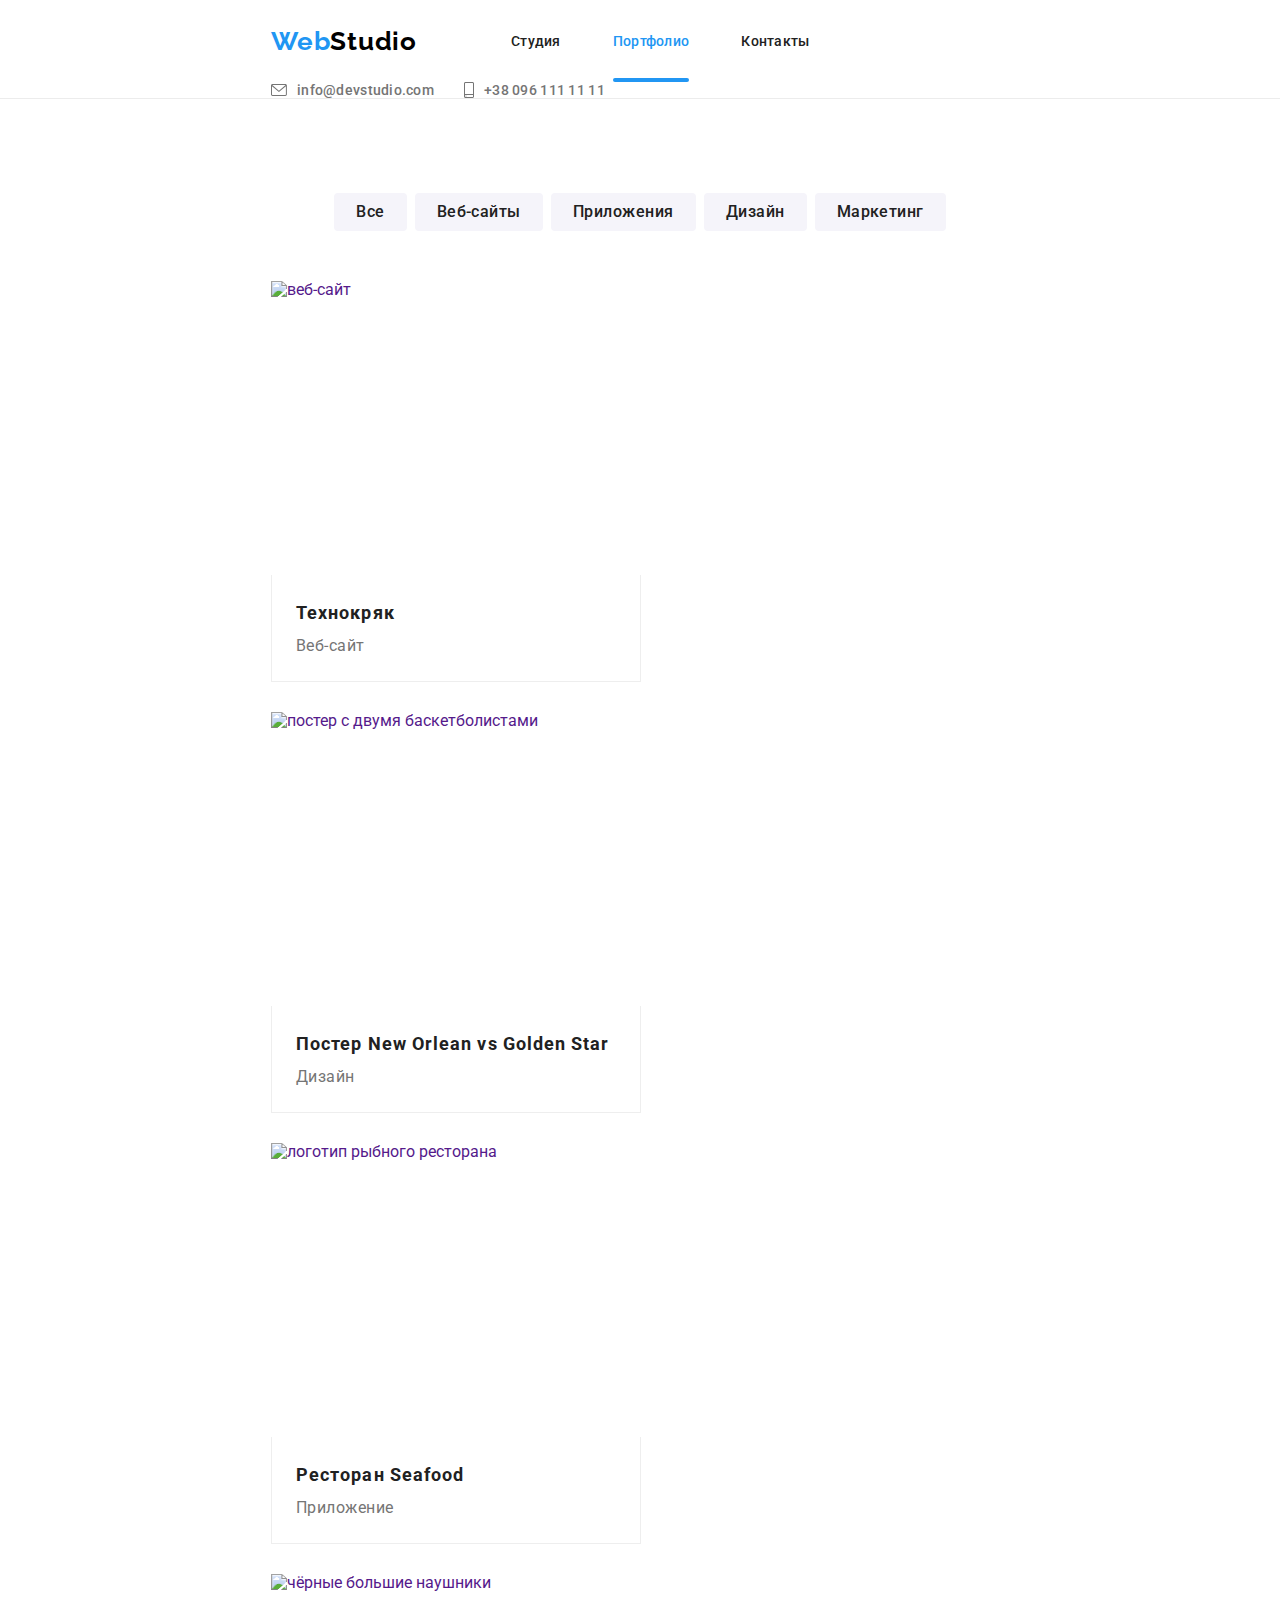
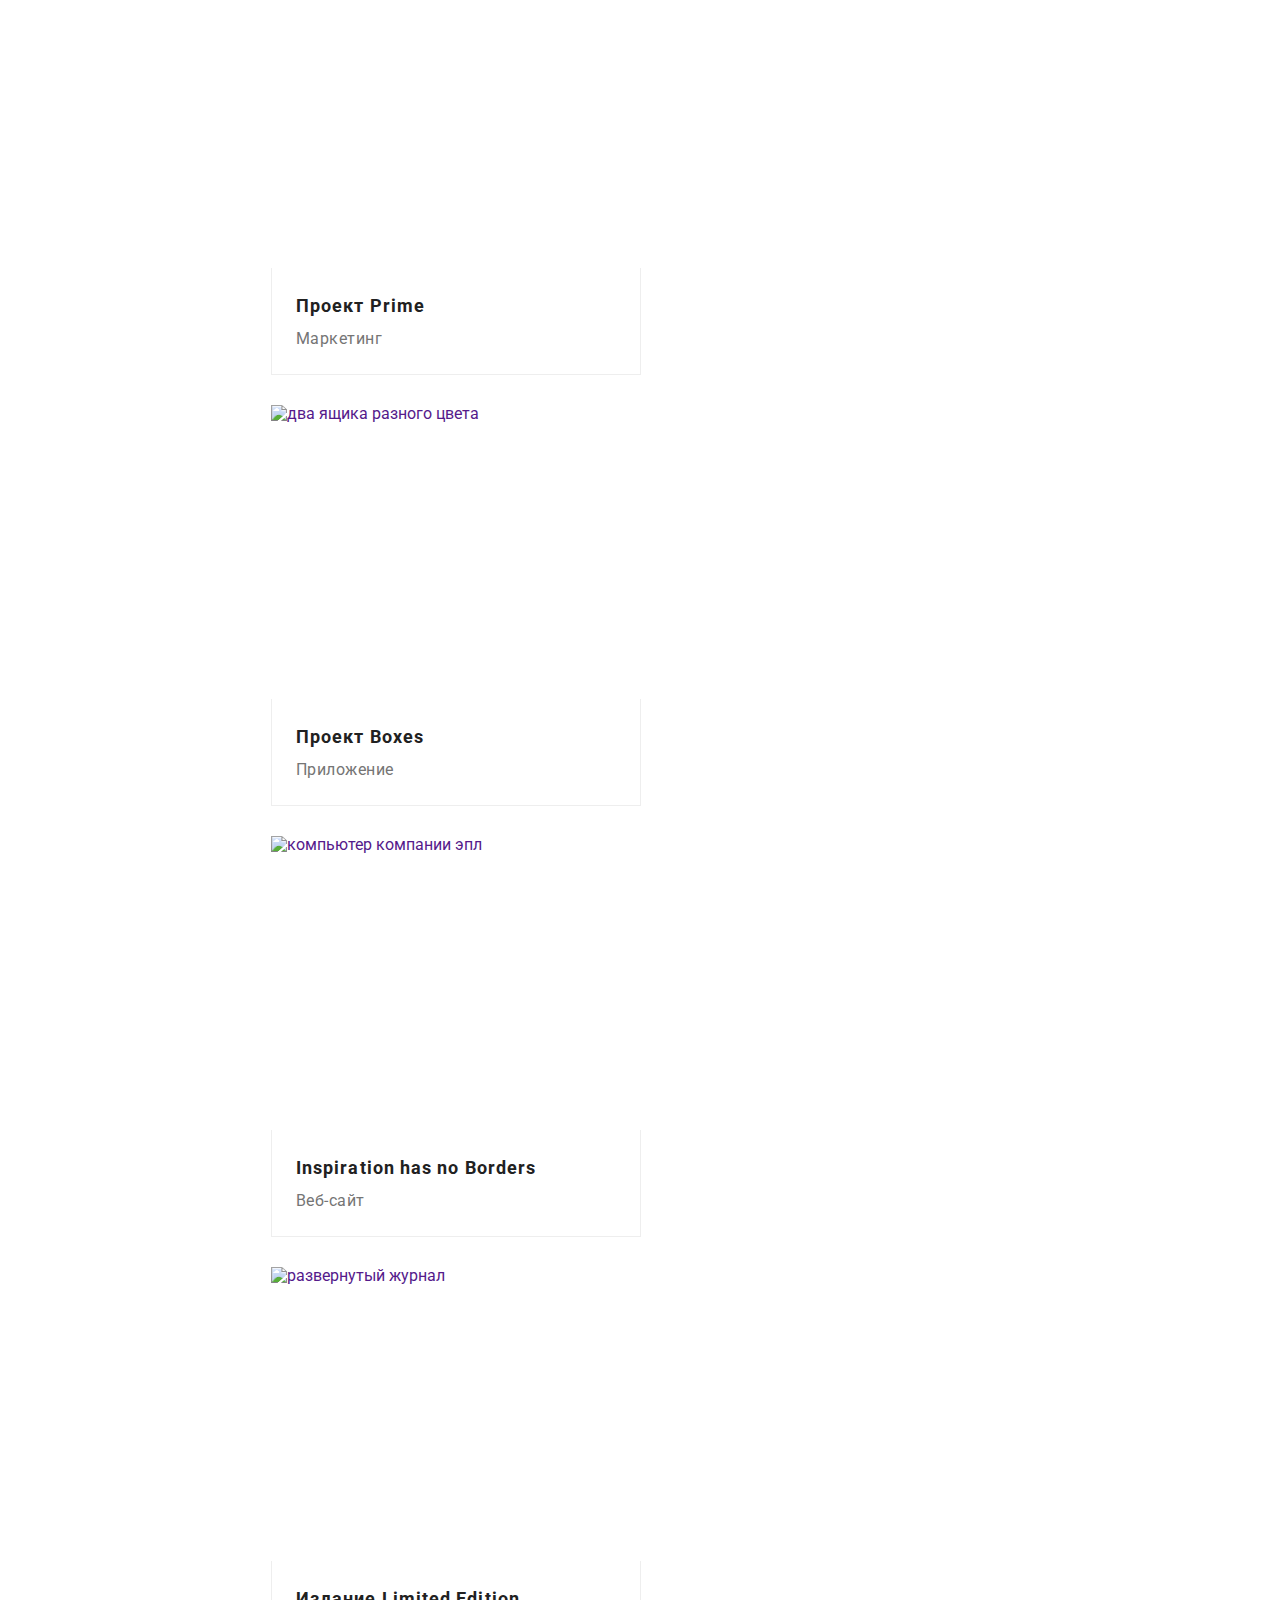
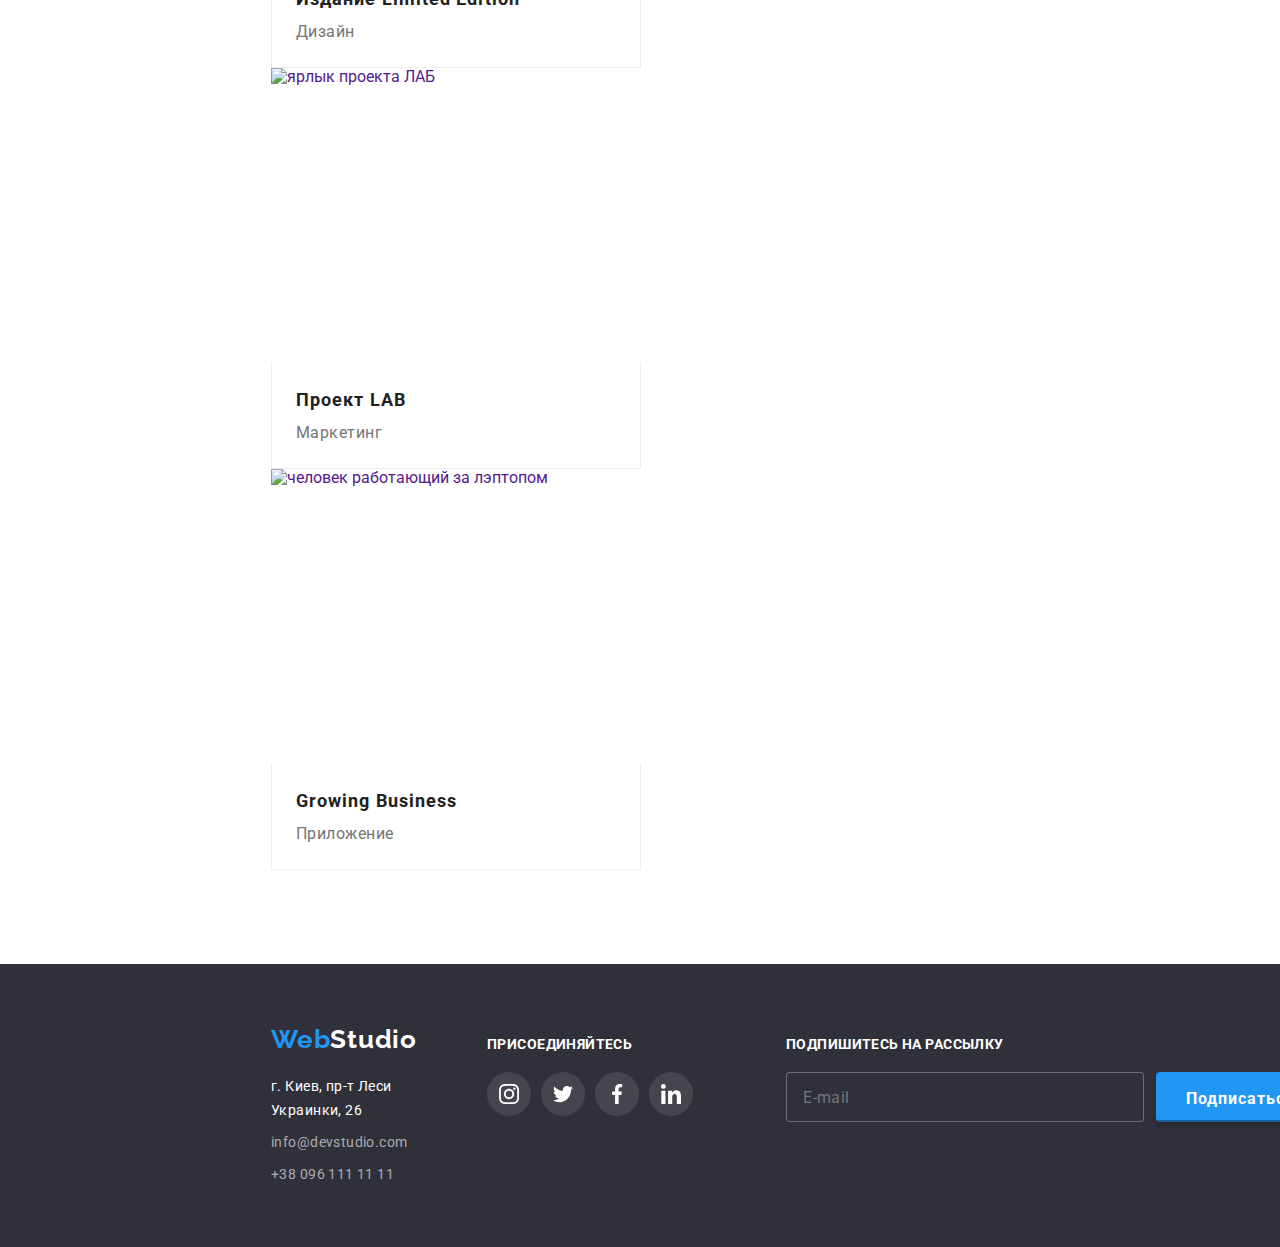
==== portfolio.html @ b9b8b2dc "Адаптивность секций" ====
<!DOCTYPE html>
<html lang="ru">
  <head>
    <meta charset="UTF-8" />
    <meta name="viewport" content="width=device-width, initial-scale=1.0">
    <title>Portfolio</title>
    <link
      rel="stylesheet"
      href="https://cdnjs.cloudflare.com/ajax/libs/modern-normalize/1.0.0/modern-normalize.css"
    />
    <link
      href="https://fonts.googleapis.com/css2?family=Raleway:wght@700&family=Roboto:wght@400;500;700;900&display=swap"
      rel="stylesheet"
    />
    <link rel="stylesheet" href="https://cdnjs.cloudflare.com/ajax/libs/animate.css/4.1.1/animate.min.css" />
    <link rel="stylesheet" href="./css/portfolio.min.css">
  </head>
  <body>
    <!-- HEADER -->
    <header class="header header-portfolio">
      <div class="container container-header">
        <nav class="nav">
          <a class="logo link animate__pulse" href="./index.html" lang="en"
            ><span class="logo-first-word">Web</span>Studio</a
          >
          <ul class="nav-list list">
            <li class="nav-list-item">
              <a class="nav-list-link link" href="./index.html">Студия</a>
            </li>
            <li class="nav-list-item">
              <div class="active">
                <a class="nav-list-link link active" href="./portfolio.html"
                  >Портфолио</a
                >
              </div>
            </li>
            <li class="nav-list-item">
              <a class="nav-list-link link" href="">Контакты</a>
            </li>
          </ul>
        </nav>
        <address class="address-header">
          <ul class="address-header-list list">
            <li class="address-header-list-item">
              <a class="address-link-mail link" href="mailto:info@devstudio.com"
                ><svg class="letter-svg" width="16" height="12">
                  <use href="./images/sprite.svg#letter"></use>
                </svg>
                info@devstudio.com</a
              >
            </li>
            <li class="address-header-list-item">
              <a class="address-link-tel link" href="tel:+380961111111"
                ><svg class="phone-svg" width="10" height="16">
                  <use href="./images/sprite.svg#phone"></use>
                </svg>
                +38 096 111 11 11</a
              >
            </li>
          </ul>
        </address>
      </div>
    </header>
    <main>
      <section class="portfolio-section">
        <div class="container">
          <h1 class="visually-hidden">Портфолио</h1>
          <ul class="btn-menu-portfolio list">
            <li><button class="button-portfolio" type="button">Все</button></li>
            <li>
              <button class="button-portfolio" type="button">Веб-сайты</button>
            </li>
            <li>
              <button class="button-portfolio" type="button">Приложения</button>
            </li>
            <li>
              <button class="button-portfolio" type="button">Дизайн</button>
            </li>
            <li>
              <button class="button-portfolio" type="button">Маркетинг</button>
            </li>
          </ul>
          <!-- CARDS -->
          <ul class="portfolio-list list">
            <li class="portfolio-item">
              <a class="portfolio-link link" href="">
                <div class="portfolio-img-wrapper">
                  <img class="portfolio-img" src="./images/portfolio/project-1.jpg" width="370" height="294" alt="веб-сайт" />
                  <div class="portfolio-overlay">
                    <p class="portfolio-description"> Технокряк это современная площадка распространения коронавируса. Компании используют
                      эту платформу для цифрового
                      шпионажа и атак на защищённые сервера конкурентов.</p>
                  </div>
                </div>
                <div class="potfolio-content">
                  <h2 class="portfolio-title">Технокряк</h2>
                  <p class="portfolio-category">Веб-сайт</p>
                </div>
              </a>
            </li>
            <li class="portfolio-item">
              <a class="portfolio-link link" href="">
                <div class="portfolio-img-wrapper">
                  <img
                    class="portfolio-img"
                    src="./images/portfolio/project-2.jpg"
                    width="370"
                    height="294"
                    alt="постер с двумя баскетболистами"
                  />
                  <div class="portfolio-overlay">
                    <p class="portfolio-description"> Технокряк это современная площадка распространения коронавируса. Компании используют
                      эту платформу для цифрового
                      шпионажа и атак на защищённые сервера конкурентов.</p>
                  </div>
                </div>
                <div class="potfolio-content">
                  <h2 class="portfolio-title">
                    Постер <span lang="en">New Orlean vs Golden Star</span>
                  </h2>
                  <p class="portfolio-category">Дизайн</p>
                </div>
              </a>
            </li>
            <li class="portfolio-item">
              <a class="portfolio-link link" href="">
                <div class="portfolio-img-wrapper">
                  <img
                    class="portfolio-img"
                    src="./images/portfolio/project-3.jpg"
                    width="370"
                    height="294"
                    alt="логотип рыбного ресторана"
                  />
                  <div class="portfolio-overlay">
                    <p class="portfolio-description"> Технокряк это современная площадка распространения коронавируса. Компании используют
                      эту платформу для цифрового
                      шпионажа и атак на защищённые сервера конкурентов.</p>
                  </div>
                </div>
                <div class="potfolio-content">
                  <h2 class="portfolio-title">Ресторан Seafood</h2>
                  <p class="portfolio-category">Приложение</p>
                </div>
              </a>
            </li>
            <li class="portfolio-item">
              <a class="portfolio-link link" href="">
                <div class="portfolio-img-wrapper">
                  <img
                    class="portfolio-img"
                    src="./images/portfolio/project-4.jpg"
                    width="370"
                    height="294"
                    alt="чёрные большие наушники"
                  />
                  <div class="portfolio-overlay">
                    <p class="portfolio-description"> Технокряк это современная площадка распространения коронавируса. Компании используют
                      эту платформу для цифрового
                      шпионажа и атак на защищённые сервера конкурентов.</p>
                  </div>
                </div>
                <div class="potfolio-content">
                  <h2 class="portfolio-title">Проект Prime</h2>
                  <p class="portfolio-category">Маркетинг</p>
                </div>
              </a>
            </li>
            <li class="portfolio-item">
              <a class="portfolio-link link" href="">
                <div class="portfolio-img-wrapper">
                  <img
                    class="portfolio-img"
                    src="./images/portfolio/project-5.jpg"
                    width="370"
                    height="294"
                    alt="два ящика разного цвета"
                  />
                  <div class="portfolio-overlay">
                    <p class="portfolio-description"> Технокряк это современная площадка распространения коронавируса. Компании используют
                      эту платформу для цифрового
                      шпионажа и атак на защищённые сервера конкурентов.</p>
                  </div>
                </div>
                <div class="potfolio-content">
                  <h2 class="portfolio-title">
                    Проект <span lang="en"> Boxes </span>
                  </h2>
                  <p class="portfolio-category">Приложение</p>
                </div>
              </a>
            </li>
            <li class="portfolio-item">
              <a class="portfolio-link link" href="">
                <div class="portfolio-img-wrapper">
                  <img
                    class="portfolio-img"
                    src="./images/portfolio/project-6.jpg"
                    width="370"
                    height="294"
                    alt="компьютер компании эпл"
                  />
                  <div class="portfolio-overlay">
                    <p class="portfolio-description"> Технокряк это современная площадка распространения коронавируса. Компании используют
                      эту платформу для цифрового
                      шпионажа и атак на защищённые сервера конкурентов.</p>
                  </div>
                </div>
                <div class="potfolio-content">
                  <h2 class="portfolio-title" lang="en">
                    Inspiration has no Borders
                  </h2>
                  <p class="portfolio-category">Веб-сайт</p>
                </div>
              </a>
            </li>
            <li class="portfolio-item">
              <a class="portfolio-link link" href="">
                <div class="portfolio-img-wrapper">
                  <img
                    class="portfolio-img"
                    src="./images/portfolio/project-7.jpg"
                    width="370"
                    height="294"
                    alt="развернутый журнал"
                  />
                  <div class="portfolio-overlay">
                    <p class="portfolio-description"> Технокряк это современная площадка распространения коронавируса. Компании используют
                      эту платформу для цифрового
                      шпионажа и атак на защищённые сервера конкурентов.</p>
                  </div>
                </div>
                <div class="potfolio-content">
                  <h2 class="portfolio-title">
                    Издание <span>Limited Edition</span>
                  </h2>
                  <p class="portfolio-category">Дизайн</p>
                </div>
              </a>
            </li>
            <li class="portfolio-item">
              <a class="portfolio-link link" href="">
                <div class="portfolio-img-wrapper">
                  <img
                    class="portfolio-img"
                    src="./images/portfolio/project-8.jpg"
                    width="370"
                    height="294"
                    alt="ярлык проекта ЛАБ"
                  />
                  <div class="portfolio-overlay">
                    <p class="portfolio-description"> Технокряк это современная площадка распространения коронавируса. Компании используют
                      эту платформу для цифрового
                      шпионажа и атак на защищённые сервера конкурентов.</p>
                  </div>
                </div>
                <div class="potfolio-content">
                  <h2 class="portfolio-title">Проект LAB</h2>
                  <p class="portfolio-category">Маркетинг</p>
                </div>
              </a>
            </li>
            <li class="portfolio-item">
              <a class="portfolio-link link" href="">
                <div class="portfolio-img-wrapper">
                  <img
                    class="portfolio-img"
                    src="./images/portfolio/project-9.jpg"
                    width="370"
                    height="294"
                    alt="человек работающий за лэптопом"
                  />
                  <div class="portfolio-overlay">
                    <p class="portfolio-description"> Технокряк это современная площадка распространения коронавируса. Компании используют
                      эту платформу для цифрового
                      шпионажа и атак на защищённые сервера конкурентов.</p>
                  </div>
                </div>
                <div class="potfolio-content">
                  <h2 class="portfolio-title" lang="en">Growing Business</h2>
                  <p class="portfolio-category">Приложение</p>
                </div>
              </a>
            </li>
          </ul>
        </div>
      </section>
    </main>
    <!-- FOOTER -->
    <footer class="footer">
      <div class="container">
        <ul class="footer-list list">
          <li class="footer-left-side">
            <a class="logo-footer link" href="./index.html" lang="en"><span class="logo-first-word">Web</span>Studio</a>
            <address class="address">
              <ul class="address-list-footer list">
                <li class="address-list-item">
                  <a class="address-link-maps-foot link" href="https://goo.gl/maps/HmVPbDxhy2ioRLZ18" target="_blank">г.
                    Киев, пр-т Леси Украинки, 26</a>
                </li>
                <li>
                  <a class="address-link-mail-foot link" href="mailto:info@devstudio.com">info@devstudio.com</a>
                </li>
                <li class="address-list-item">
                  <a class="address-link-tel-foot link" href="tel:+380961111111">+38 096 111 11 11</a>
                </li>
              </ul>
            </address>
          </li>
          <li class="footer-social-side">
            <h3 class="footer-social-side-title">присоединяйтесь</h3>
            <ul class="social-list list">
              <li class="social-list-item">
                <a class="social-list-link" href="">
                  <svg class="social-list-svg">
                    <use href="./images/sprite.svg#instagram"></use>
                  </svg>
                </a>
              </li>
              <li class="social-list-item">
                <a class="social-list-link" href="">
                  <svg class="social-list-svg">
                    <use href="./images/sprite.svg#twitter"></use>
                  </svg>
                </a>
              </li>
              <li class="social-list-item">
                <a class="social-list-link" href="">
                  <svg class="social-list-svg">
                    <use href="./images/sprite.svg#facebook"></use>
                  </svg>
                </a>
              </li>
              <li class="social-list-item">
                <a class="social-list-link" href="">
                  <svg class="social-list-svg">
                    <use href="./images/sprite.svg#linkedin"></use>
                  </svg>
                </a>
              </li>
            </ul>
          </li>
          <li class="subscribe">
            <h3 class="footer-social-side-title">Подпишитесь на рассылку</h3>
            <form action="#" class="form-subscribe">
              <input class="input-form-subscribe" type="email" name="user-imail" placeholder="E-mail" required>
              <button type="submit" class="subscribe-btn ">
                <span>Подписаться
                  <svg width="24px" height="24px">
                    <use href="./images/sprite.svg#telegram"></use>
                  </svg>
                </span>
              </button>
            </form>
          </li>
        </ul>
      </div>
    </footer>
  </body>
</html>
---- css/portfolio.min.css ----
.visually-hidden{position:absolute !important;clip:rect(1px 1px 1px 1px);clip:rect(1px, 1px, 1px, 1px);padding:0 !important;border:0 !important;height:1px !important;width:1px !important;overflow:hidden}*,*::before,*::after{margin:0;padding:0}body{font-family:"Roboto",sans-serif;font-style:normal}.list{list-style:none}.link{text-decoration:none}img{display:block}.container{padding:0 15px;margin:0 auto}@media screen and (min-width: 480px){.container{width:480px}}@media screen and (min-width: 768px){.container{width:768px}}@media screen and (min-width: 1200){.container{width:1200px}}.logo{font-family:"Raleway",sans-serif;font-weight:700;font-size:26px;line-height:1.192;letter-spacing:0.03em;color:#000000;margin-right:94px;animation-duration:2000ms;animation-iteration-count:infinite}.logo-footer{font-family:"Raleway",sans-serif;font-weight:700;font-size:26px;line-height:1.192;letter-spacing:0.03em;color:#fff;display:inline-block;margin-bottom:20px}.logo-first-word{color:#2196f3}.social-list{display:flex;justify-content:center;padding-bottom:30px}.social-list-link{width:44px;height:44px;border-radius:50%;display:flex;align-items:center;justify-content:center;transition:background-color 250ms cubic-bezier(0.4, 0, 0.2, 1)}.social-list-link:hover{background-color:#2196f3}.social-list-item:not(:last-child){margin-right:10px}.social-list-svg{width:20px;height:20px;fill:#afb1b8;transition:fill 250ms cubic-bezier(0.4, 0, 0.2, 1)}.social-list-link:hover .social-list-svg{fill:#fff}.nav{display:flex;align-items:center}.nav-list{display:flex}.nav-list-link{font-family:"Roboto",sans-serif;font-weight:500;font-size:14px;line-height:1.14;letter-spacing:0.02em;color:#212121;transition:color 250ms cubic-bezier(0.4, 0, 0.2, 1)}.nav-list-item{padding-top:32px;padding-bottom:32px}.nav-list-item:not(:last-child){margin-right:52px}.nav-list-link:hover,.nav-list-link:focus,.nav .active{color:#2196f3;position:relative}.nav-list-link:hover .nav-list-link::after,.nav-list-link:focus .nav-list-link::after,.nav .active .nav-list-link::after{position:absolute;content:'';display:block;width:100%;height:4px;background-color:#2196f3;border-radius:4px;bottom:-33px}.address-header{margin-left:auto}.address-header-list{display:flex;align-items:center}.address-header-list-item:not(:last-child){margin-right:30px}.address-link-mail,.address-link-tel{font-family:"Roboto",sans-serif;font-style:normal;font-weight:500;font-size:14px;line-height:1.142;letter-spacing:0.02em;color:#757575;display:flex;align-items:center;transition:color 250ms cubic-bezier(0.4, 0, 0.2, 1)}.address-link-mail:hover,.address-link-mail:focus,.address-link-mail:hover,.address-link-mail:focus,.address-link-tel:hover,.address-link-tel:focus,.address-link-tel:hover,.address-link-tel:focus{color:#2196f3}.letter-svg,.phone-svg{margin-right:10px;fill:currentColor}.header-portfolio{border-bottom:1px solid #ececec}.portfolio-section{padding-top:94px;padding-bottom:94px}.btn-menu-portfolio{display:flex;justify-content:center;margin-bottom:50px}.btn-menu-portfolio li:not(:last-child){margin-right:8px}.button-portfolio{font-weight:500;font-size:16px;line-height:1.625;text-align:center;letter-spacing:0.03em;color:#212121;border-radius:4px;padding:6px 22px;border-style:none;background-color:#f5f4fa;transition:all 250ms cubic-bezier(0.4, 0, 0.2, 1)}.button-portfolio:hover,.button-portfolio:focus{background:#2196f3;box-shadow:0px 3px 1px rgba(0,0,0,0.1),0px 1px 2px rgba(0,0,0,0.08),0px 2px 2px rgba(0,0,0,0.12);color:#fff;cursor:pointer}.portfolio-title{font-weight:700;font-size:18px;line-height:2;letter-spacing:0.06em;color:#212121}.portfolio-category{font-weight:400;font-size:16px;line-height:1.875;letter-spacing:0.03em;color:#757575}.portfolio-list{display:flex;flex-wrap:wrap}.portfolio-list li{margin-right:30px;margin-bottom:30px}.portfolio-item{transition:box-shadow 250ms cubic-bezier(0.4, 0, 0.2, 1)}.portfolio-item:hover{box-shadow:0px 1px 1px rgba(0,0,0,0.12),0px 4px 4px rgba(0,0,0,0.06),1px 4px 6px rgba(0,0,0,0.16)}.portfolio-item:nth-child(3n){margin-right:0px}.portfolio-item:nth-child(n+7){margin-bottom:0px}.potfolio-content{padding:20px 24px;border-bottom:1px solid #eeeeee;border-left:1px solid #eeeeee;border-right:1px solid #eeeeee}.portfolio-img-wrapper{position:relative;overflow:hidden}.portfolio-overlay{position:absolute;width:100%;height:100%;top:0;left:0;background:rgba(33,150,243,0.9);transform:translateY(100%);transition:all 250ms cubic-bezier(0.4, 0, 0.2, 1)}.portfolio-item:hover .portfolio-overlay{transform:translateY(0%)}.portfolio-description{font-weight:400;font-size:18px;line-height:1.556;letter-spacing:0.03em;color:#fff;padding:63px 24px}.footer{background-color:#2f303a;padding-top:60px;padding-bottom:60px}.footer-social-side{margin-right:93px}.footer-social-side-title{font-weight:700;font-size:14px;line-height:1.142;letter-spacing:0.03em;text-transform:uppercase;color:#fff;padding-bottom:20px;padding-top:12px}.footer-list{display:flex}.footer-left-side{margin-right:70px}.address-link-maps-foot,.address-link-mail-foot,.address-link-tel-foot{font-style:normal;font-weight:400;font-size:14px;line-height:1.714;letter-spacing:0.03em;color:rgba(255,255,255,0.6)}.address-link-maps-foot{color:#fff}.address-list-footer{display:flex;flex-direction:column}.address-list-footer li:not(:last-child){margin-bottom:8px;margin-right:0px}.footer-social-side .social-list-svg{fill:#fff}.footer-social-side .social-list-link:hover{background:#2196f3}.social-list-link{background:rgba(255,255,255,0.1)}.form-subscribe{display:flex;justify-content:center}.form-subscribe :placeholder-shown{padding:15px 16px;font-size:16px;line-height:1.25;font-weight:400;letter-spacing:0.03em;color:rgba(255,255,255,0.6)}.form-subscribe .input-form-subscribe{border:1px solid rgba(255,255,255,0.3);border-radius:4px;background:#2f303a;outline:none;width:358px;height:50px;padding-left:16px;margin-right:12px;color:#fff}.form-subscribe .subscribe-btn{width:200px;height:50px;background:#2196f3;border-radius:4px;box-shadow:0px 4px 4px rgba(0,0,0,0.15);border-color:#2196f3;cursor:pointer}.form-subscribe .subscribe-btn span{display:flex;align-items:center;justify-content:center;padding:10px 28px;font-weight:bold;font-size:16px;line-height:1.87;letter-spacing:0.06em;color:#fff;fill:#fff}.form-subscribe .subscribe-btn svg{margin-left:10px}
/*# sourceMappingURL=portfolio.min.css.map */
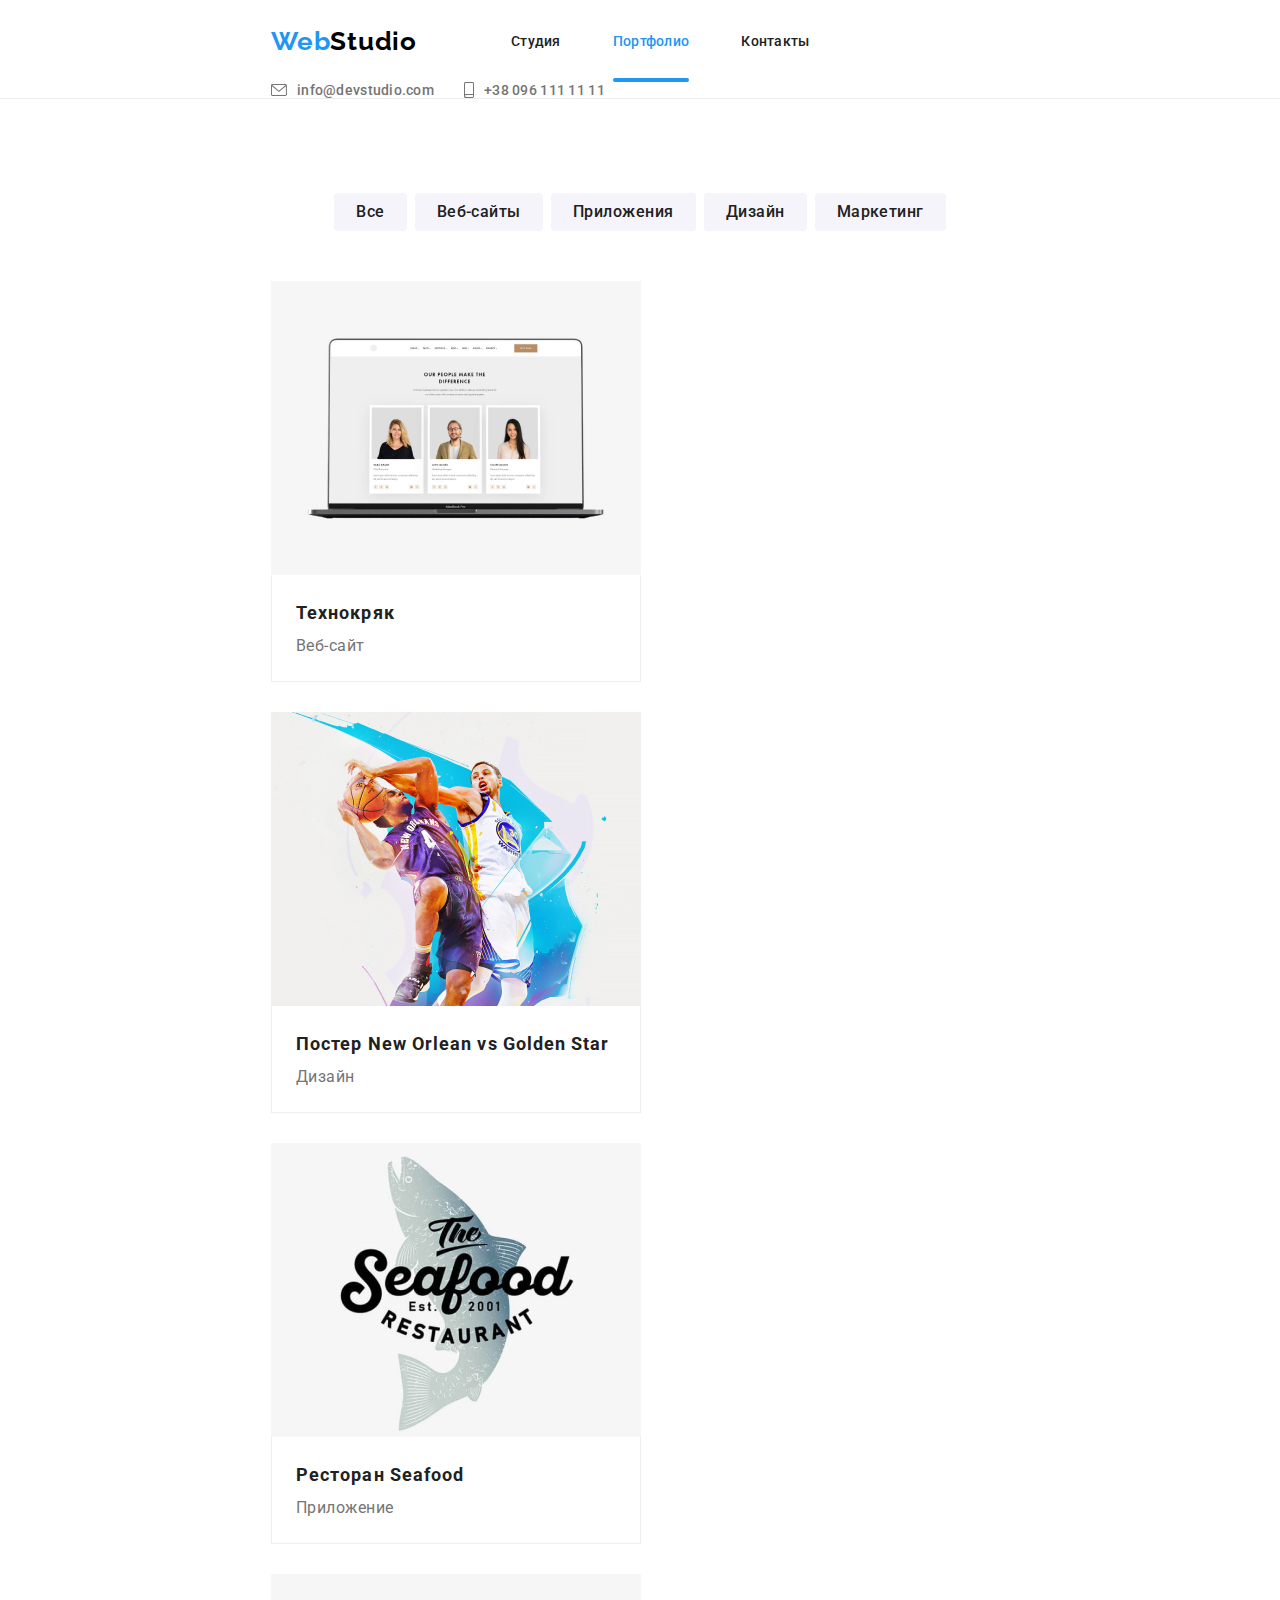
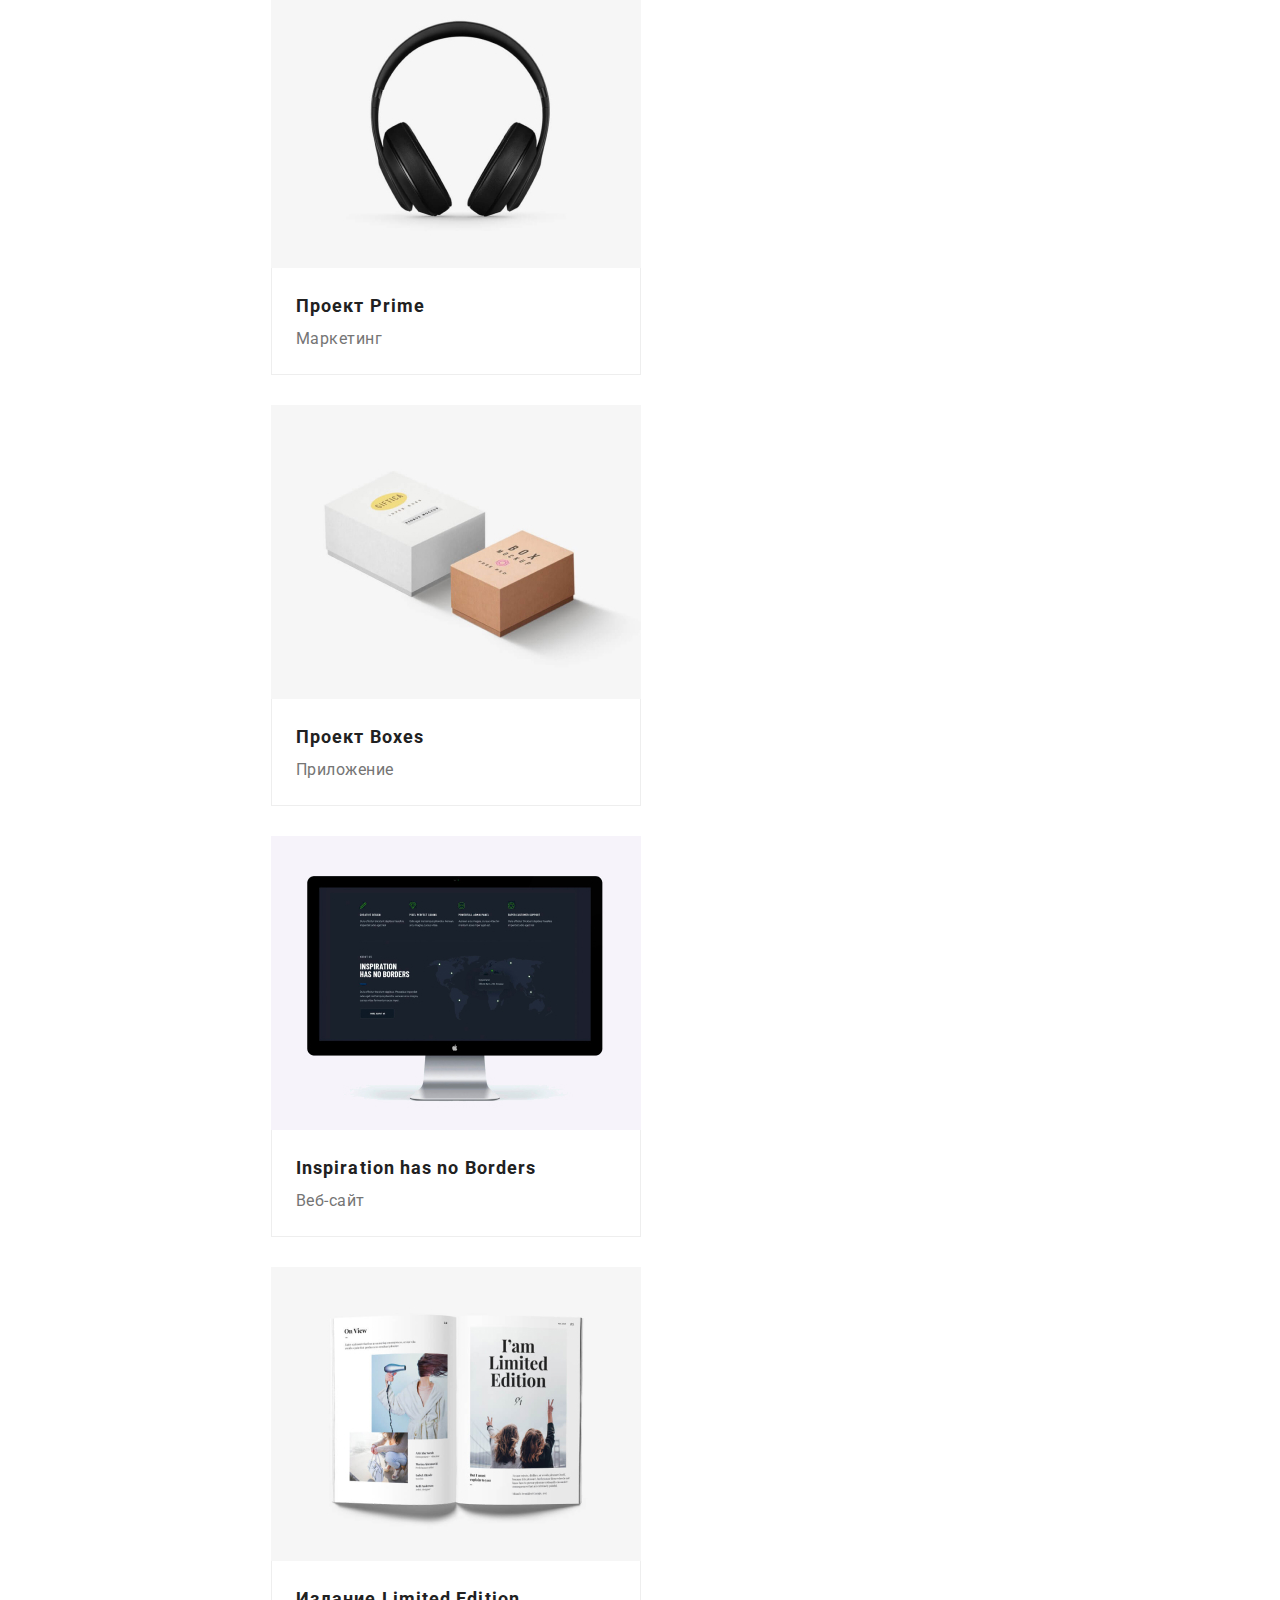
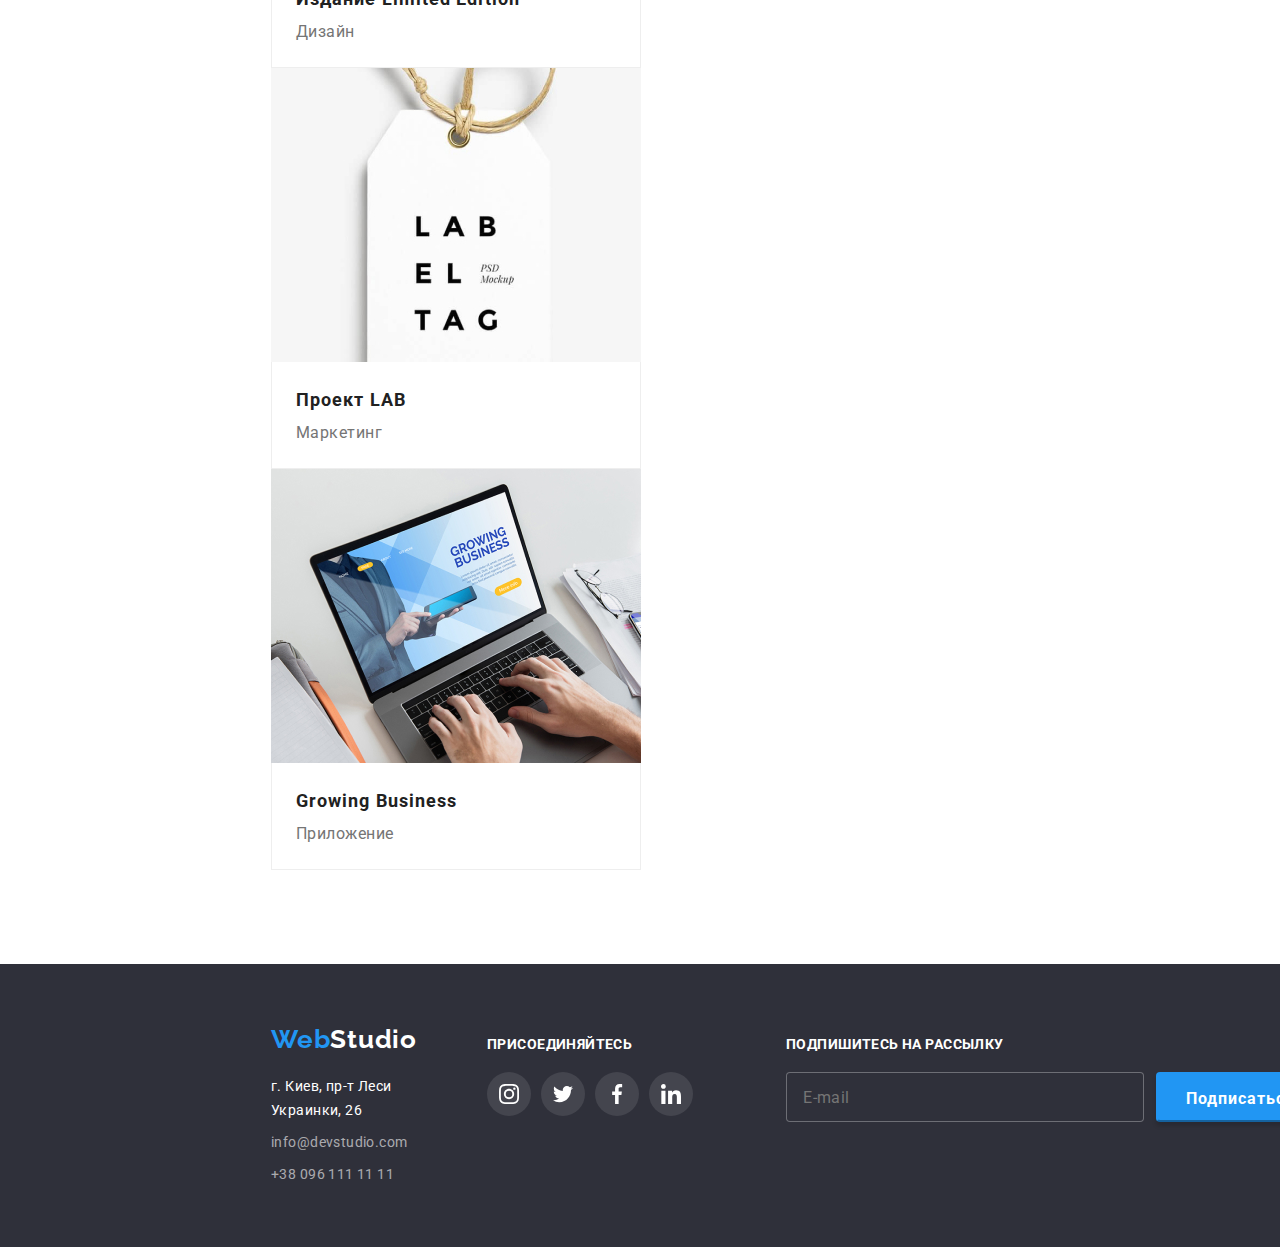
==== commit cc9237bf: "Адаптивность секций" ====
--- a/portfolio.html
+++ b/portfolio.html
@@ -85,7 +85,15 @@
             <li class="portfolio-item">
               <a class="portfolio-link link" href="">
                 <div class="portfolio-img-wrapper">
-                  <img class="portfolio-img" src="./images/portfolio/project-1.jpg" width="370" height="294" alt="веб-сайт" />
+                  <picture>
+                    <source srcset="./images/portfolio/project-1-desktop.jpg 1x, ./images/portfolio/project-1-desktop@2x.jpg 2x"
+                      media="(min-width: 1200px)">
+                    <source srcset="./images/portfolio/project-1-tablet.jpg 1x, ./images/portfolio/project-1-tablet@2x.jpg 2x"
+                      media="(min-width:768px)">
+                    <source srcset="./images/portfolio/project-1-mobile.jpg 1x, ./images/portfolio/project-1-mobile@2x.jpg 2x"
+                      media="(min-width:480px)">
+                    <img class="about-list-img" src="./images/portfolio/project-1-mobile.jpg" alt="Веб-сайт Технокряка">
+                  </picture>
                   <div class="portfolio-overlay">
                     <p class="portfolio-description"> Технокряк это современная площадка распространения коронавируса. Компании используют
                       эту платформу для цифрового
@@ -101,13 +109,15 @@
             <li class="portfolio-item">
               <a class="portfolio-link link" href="">
                 <div class="portfolio-img-wrapper">
-                  <img
-                    class="portfolio-img"
-                    src="./images/portfolio/project-2.jpg"
-                    width="370"
-                    height="294"
-                    alt="постер с двумя баскетболистами"
-                  />
+                  <picture>
+                    <source srcset="./images/portfolio/project-2-desktop.jpg 1x, ./images/portfolio/project-2-desktop@2x.jpg 2x"
+                      media="(min-width: 1200px)">
+                    <source srcset="./images/portfolio/project-2-tablet.jpg 1x, ./images/portfolio/project-2-tablet@2x.jpg 2x"
+                      media="(min-width:768px)">
+                    <source srcset="./images/portfolio/project-2-mobile.jpg 1x, ./images/portfolio/project-2-mobile@2x.jpg 2x"
+                      media="(min-width:480px)">
+                    <img class="about-list-img" src="./images/portfolio/project-2-mobile.jpg" alt="Дизайн постера">
+                  </picture>
                   <div class="portfolio-overlay">
                     <p class="portfolio-description"> Технокряк это современная площадка распространения коронавируса. Компании используют
                       эту платформу для цифрового
@@ -125,13 +135,15 @@
             <li class="portfolio-item">
               <a class="portfolio-link link" href="">
                 <div class="portfolio-img-wrapper">
-                  <img
-                    class="portfolio-img"
-                    src="./images/portfolio/project-3.jpg"
-                    width="370"
-                    height="294"
-                    alt="логотип рыбного ресторана"
-                  />
+                  <picture>
+                    <source srcset="./images/portfolio/project-3-desktop.jpg 1x, ./images/portfolio/project-3-desktop@2x.jpg 2x"
+                      media="(min-width: 1200px)">
+                    <source srcset="./images/portfolio/project-3-tablet.jpg 1x, ./images/portfolio/project-3-tablet@2x.jpg 2x"
+                      media="(min-width:768px)">
+                    <source srcset="./images/portfolio/project-3-mobile.jpg 1x, ./images/portfolio/project-3-mobile@2x.jpg 2x"
+                      media="(min-width:480px)">
+                    <img class="about-list-img" src="./images/portfolio/project-3-mobile.jpg" alt="Приложение ресторана Seafood">
+                  </picture>
                   <div class="portfolio-overlay">
                     <p class="portfolio-description"> Технокряк это современная площадка распространения коронавируса. Компании используют
                       эту платформу для цифрового
@@ -147,13 +159,15 @@
             <li class="portfolio-item">
               <a class="portfolio-link link" href="">
                 <div class="portfolio-img-wrapper">
-                  <img
-                    class="portfolio-img"
-                    src="./images/portfolio/project-4.jpg"
-                    width="370"
-                    height="294"
-                    alt="чёрные большие наушники"
-                  />
+                  <picture>
+                    <source srcset="./images/portfolio/project-4-desktop.jpg 1x, ./images/portfolio/project-4-desktop@2x.jpg 2x"
+                      media="(min-width: 1200px)">
+                    <source srcset="./images/portfolio/project-4-tablet.jpg 1x, ./images/portfolio/project-4-tablet@2x.jpg 2x"
+                      media="(min-width:768px)">
+                    <source srcset="./images/portfolio/project-4-mobile.jpg 1x, ./images/portfolio/project-4-mobile@2x.jpg 2x"
+                      media="(min-width:480px)">
+                    <img class="about-list-img" src="./images/portfolio/project-4-mobile.jpg" alt="Маркетинг прокт Prime ">
+                  </picture>
                   <div class="portfolio-overlay">
                     <p class="portfolio-description"> Технокряк это современная площадка распространения коронавируса. Компании используют
                       эту платформу для цифрового
@@ -169,13 +183,15 @@
             <li class="portfolio-item">
               <a class="portfolio-link link" href="">
                 <div class="portfolio-img-wrapper">
-                  <img
-                    class="portfolio-img"
-                    src="./images/portfolio/project-5.jpg"
-                    width="370"
-                    height="294"
-                    alt="два ящика разного цвета"
-                  />
+                  <picture>
+                    <source srcset="./images/portfolio/project-5-desktop.jpg 1x, ./images/portfolio/project-5-desktop@2x.jpg 2x"
+                      media="(min-width: 1200px)">
+                    <source srcset="./images/portfolio/project-5-tablet.jpg 1x, ./images/portfolio/project-5-tablet@2x.jpg 2x"
+                      media="(min-width:768px)">
+                    <source srcset="./images/portfolio/project-5-mobile.jpg 1x, ./images/portfolio/project-5-mobile@2x.jpg 2x"
+                      media="(min-width:480px)">
+                    <img class="about-list-img" src="./images/portfolio/project-5-mobile.jpg" alt="Приложение прокт Boxes">
+                  </picture>
                   <div class="portfolio-overlay">
                     <p class="portfolio-description"> Технокряк это современная площадка распространения коронавируса. Компании используют
                       эту платформу для цифрового
@@ -193,13 +209,15 @@
             <li class="portfolio-item">
               <a class="portfolio-link link" href="">
                 <div class="portfolio-img-wrapper">
-                  <img
-                    class="portfolio-img"
-                    src="./images/portfolio/project-6.jpg"
-                    width="370"
-                    height="294"
-                    alt="компьютер компании эпл"
-                  />
+                  <picture>
+                    <source srcset="./images/portfolio/project-6-desktop.jpg 1x, ./images/portfolio/project-6-desktop@2x.jpg 2x"
+                      media="(min-width: 1200px)">
+                    <source srcset="./images/portfolio/project-6-tablet.jpg 1x, ./images/portfolio/project-6-tablet@2x.jpg 2x"
+                      media="(min-width:768px)">
+                    <source srcset="./images/portfolio/project-6-mobile.jpg 1x, ./images/portfolio/project-6-mobile@2x.jpg 2x"
+                      media="(min-width:480px)">
+                    <img class="about-list-img" src="./images/portfolio/project-6-mobile.jpg" alt="Веб-сайт">
+                  </picture>
                   <div class="portfolio-overlay">
                     <p class="portfolio-description"> Технокряк это современная площадка распространения коронавируса. Компании используют
                       эту платформу для цифрового
@@ -217,13 +235,15 @@
             <li class="portfolio-item">
               <a class="portfolio-link link" href="">
                 <div class="portfolio-img-wrapper">
-                  <img
-                    class="portfolio-img"
-                    src="./images/portfolio/project-7.jpg"
-                    width="370"
-                    height="294"
-                    alt="развернутый журнал"
-                  />
+                  <picture>
+                    <source srcset="./images/portfolio/project-7-desktop.jpg 1x, ./images/portfolio/project-7-desktop@2x.jpg 2x"
+                      media="(min-width: 1200px)">
+                    <source srcset="./images/portfolio/project-7-tablet.jpg 1x, ./images/portfolio/project-7-tablet@2x.jpg 2x"
+                      media="(min-width:768px)">
+                    <source srcset="./images/portfolio/project-7-mobile.jpg 1x, ./images/portfolio/project-7-mobile@2x.jpg 2x"
+                      media="(min-width:480px)">
+                    <img class="about-list-img" src="./images/portfolio/project-7-mobile.jpg" alt="Дизайн издания Limited Edition">
+                  </picture>
                   <div class="portfolio-overlay">
                     <p class="portfolio-description"> Технокряк это современная площадка распространения коронавируса. Компании используют
                       эту платформу для цифрового
@@ -241,13 +261,15 @@
             <li class="portfolio-item">
               <a class="portfolio-link link" href="">
                 <div class="portfolio-img-wrapper">
-                  <img
-                    class="portfolio-img"
-                    src="./images/portfolio/project-8.jpg"
-                    width="370"
-                    height="294"
-                    alt="ярлык проекта ЛАБ"
-                  />
+                  <picture>
+                    <source srcset="./images/portfolio/project-8-desktop.jpg 1x, ./images/portfolio/project-8-desktop@2x.jpg 2x"
+                      media="(min-width: 1200px)">
+                    <source srcset="./images/portfolio/project-8-tablet.jpg 1x, ./images/portfolio/project-8-tablet@2x.jpg 2x"
+                      media="(min-width:768px)">
+                    <source srcset="./images/portfolio/project-8-mobile.jpg 1x, ./images/portfolio/project-8-mobile@2x.jpg 2x"
+                      media="(min-width:480px)">
+                    <img class="about-list-img" src="./images/portfolio/project-8-mobile.jpg" alt="Проект LAB">
+                  </picture>
                   <div class="portfolio-overlay">
                     <p class="portfolio-description"> Технокряк это современная площадка распространения коронавируса. Компании используют
                       эту платформу для цифрового
@@ -263,13 +285,15 @@
             <li class="portfolio-item">
               <a class="portfolio-link link" href="">
                 <div class="portfolio-img-wrapper">
-                  <img
-                    class="portfolio-img"
-                    src="./images/portfolio/project-9.jpg"
-                    width="370"
-                    height="294"
-                    alt="человек работающий за лэптопом"
-                  />
+                  <picture>
+                    <source srcset="./images/portfolio/project-9-desktop.jpg 1x, ./images/portfolio/project-9-desktop@2x.jpg 2x"
+                      media="(min-width: 1200px)">
+                    <source srcset="./images/portfolio/project-9-tablet.jpg 1x, ./images/portfolio/project-9-tablet@2x.jpg 2x"
+                      media="(min-width:768px)">
+                    <source srcset="./images/portfolio/project-9-mobile.jpg 1x, ./images/portfolio/project-9-mobile@2x.jpg 2x"
+                      media="(min-width:480px)">
+                    <img class="about-list-img" src="./images/portfolio/project-9-mobile.jpg" alt="Приложение Growing Business">
+                  </picture>
                   <div class="portfolio-overlay">
                     <p class="portfolio-description"> Технокряк это современная площадка распространения коронавируса. Компании используют
                       эту платформу для цифрового
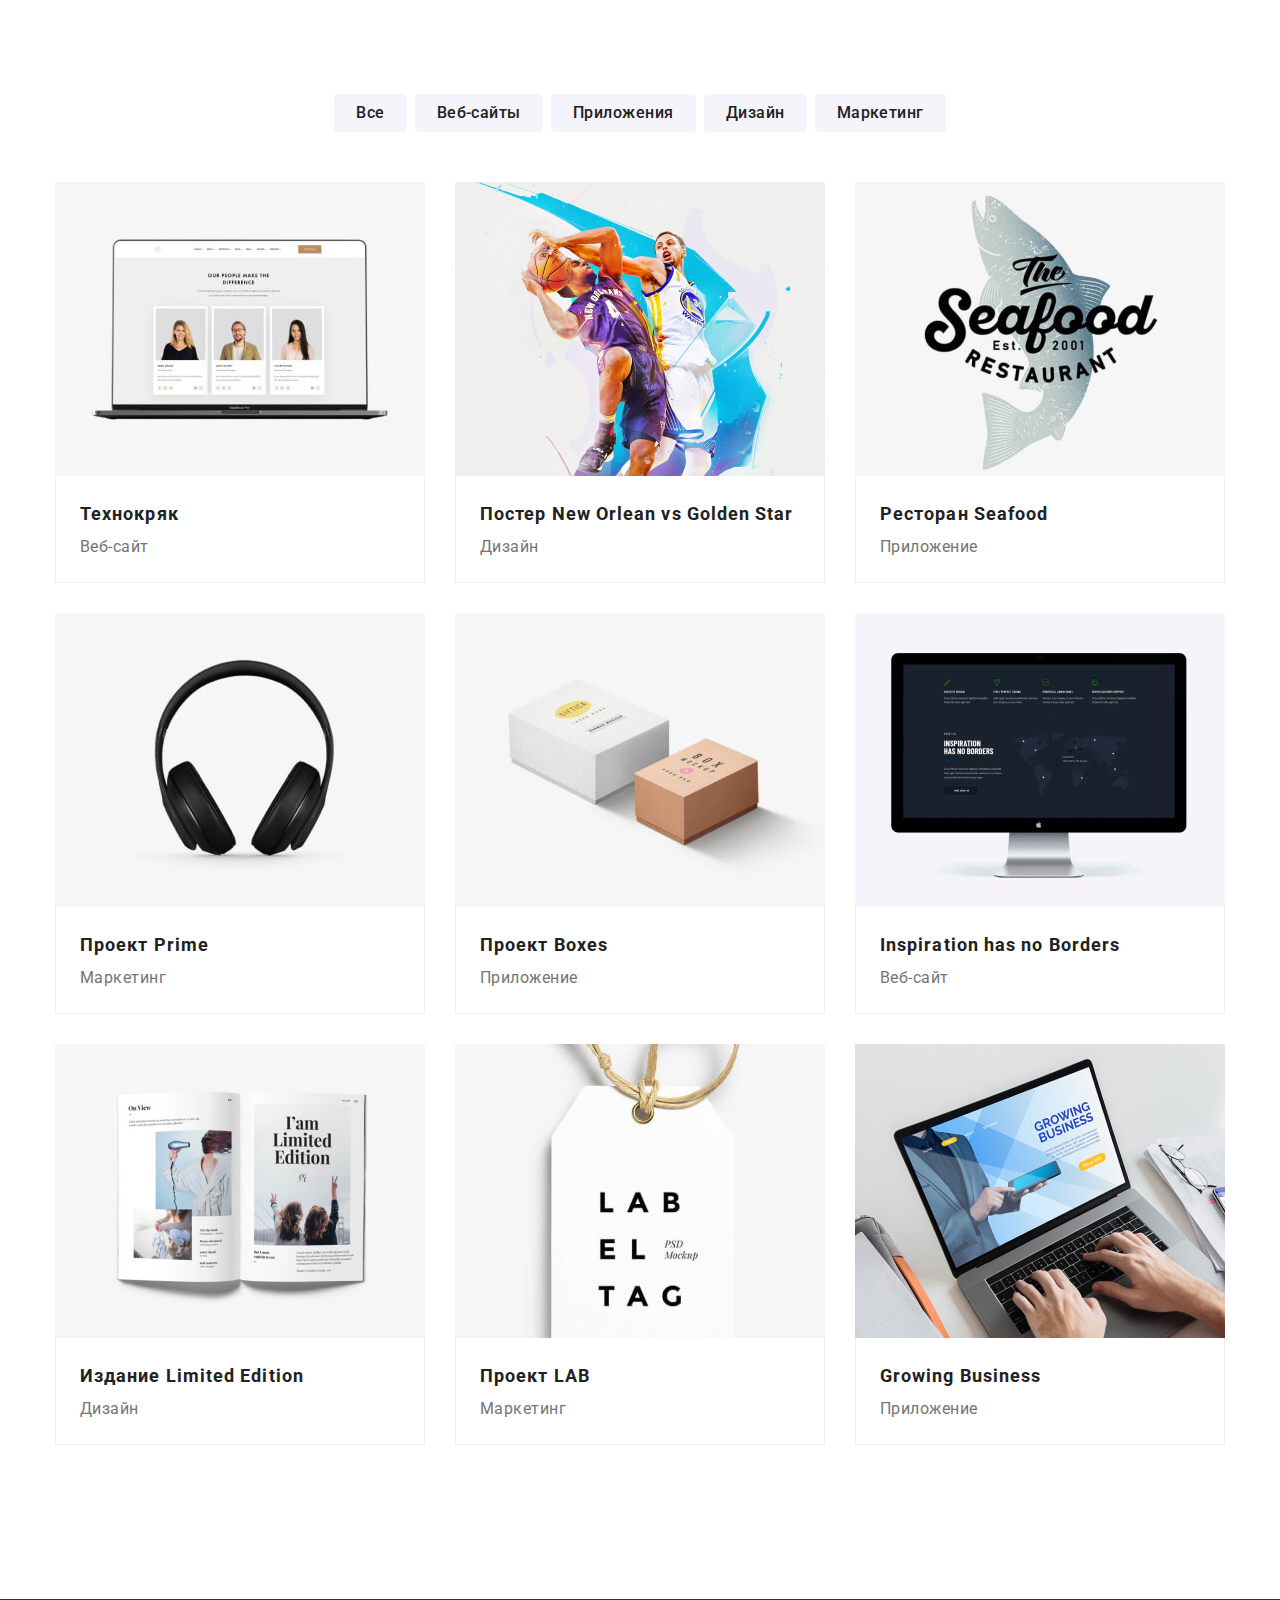
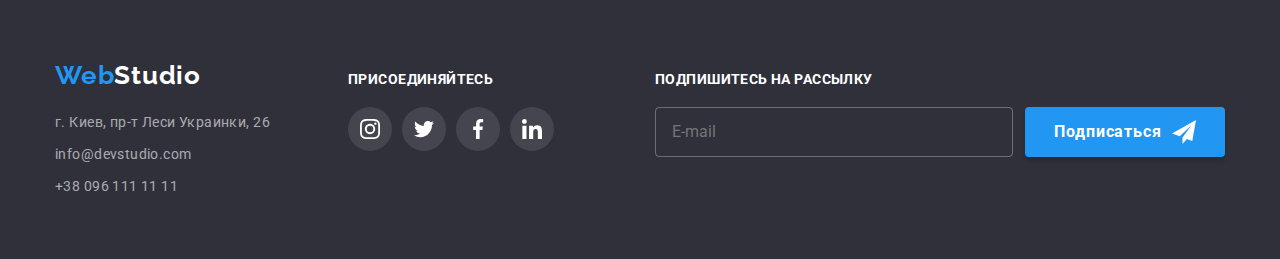
==== commit 350ded74: "Адаптивность секций" ====
--- a/portfolio.html
+++ b/portfolio.html
@@ -17,7 +17,7 @@
   </head>
   <body>
     <!-- HEADER -->
-    <header class="header header-portfolio">
+    <!-- <header class="header header-portfolio">
       <div class="container container-header">
         <nav class="nav">
           <a class="logo link animate__pulse" href="./index.html" lang="en"
@@ -60,24 +60,26 @@
           </ul>
         </address>
       </div>
-    </header>
+    </header> -->
     <main>
       <section class="portfolio-section">
         <div class="container">
           <h1 class="visually-hidden">Портфолио</h1>
-          <ul class="btn-menu-portfolio list">
-            <li><button class="button-portfolio" type="button">Все</button></li>
-            <li>
-              <button class="button-portfolio" type="button">Веб-сайты</button>
-            </li>
-            <li>
-              <button class="button-portfolio" type="button">Приложения</button>
-            </li>
-            <li>
-              <button class="button-portfolio" type="button">Дизайн</button>
-            </li>
-            <li>
-              <button class="button-portfolio" type="button">Маркетинг</button>
+          <ul class="menu-portfolio list">
+            <li class="menu-portfolio-item">
+              <button class="menu-portfolio-btn" type="button">Все</button>
+            </li>
+            <li class="menu-portfolio-item">
+              <button class="menu-portfolio-btn" type="button">Веб-сайты</button>
+            </li>
+            <li class="menu-portfolio-item">
+              <button class="menu-portfolio-btn" type="button">Приложения</button>
+            </li>
+            <li class="menu-portfolio-item">
+              <button class="menu-portfolio-btn" type="button">Дизайн</button>
+            </li>
+            <li class="menu-portfolio-item">
+              <button class="menu-portfolio-btn" type="button">Маркетинг</button>
             </li>
           </ul>
           <!-- CARDS -->
@@ -119,9 +121,7 @@
                     <img class="about-list-img" src="./images/portfolio/project-2-mobile.jpg" alt="Дизайн постера">
                   </picture>
                   <div class="portfolio-overlay">
-                    <p class="portfolio-description"> Технокряк это современная площадка распространения коронавируса. Компании используют
-                      эту платформу для цифрового
-                      шпионажа и атак на защищённые сервера конкурентов.</p>
+                    <p class="portfolio-description"> Здесь могла быть ваша реклама, но вы не заплатили</p>
                   </div>
                 </div>
                 <div class="potfolio-content">
@@ -145,9 +145,7 @@
                     <img class="about-list-img" src="./images/portfolio/project-3-mobile.jpg" alt="Приложение ресторана Seafood">
                   </picture>
                   <div class="portfolio-overlay">
-                    <p class="portfolio-description"> Технокряк это современная площадка распространения коронавируса. Компании используют
-                      эту платформу для цифрового
-                      шпионажа и атак на защищённые сервера конкурентов.</p>
+                    <p class="portfolio-description"> Здесь могла быть ваша реклама, но вы не заплатили</p>
                   </div>
                 </div>
                 <div class="potfolio-content">
@@ -169,9 +167,7 @@
                     <img class="about-list-img" src="./images/portfolio/project-4-mobile.jpg" alt="Маркетинг прокт Prime ">
                   </picture>
                   <div class="portfolio-overlay">
-                    <p class="portfolio-description"> Технокряк это современная площадка распространения коронавируса. Компании используют
-                      эту платформу для цифрового
-                      шпионажа и атак на защищённые сервера конкурентов.</p>
+                    <p class="portfolio-description"> Здесь могла быть ваша реклама, но вы не заплатили</p>
                   </div>
                 </div>
                 <div class="potfolio-content">
@@ -193,9 +189,7 @@
                     <img class="about-list-img" src="./images/portfolio/project-5-mobile.jpg" alt="Приложение прокт Boxes">
                   </picture>
                   <div class="portfolio-overlay">
-                    <p class="portfolio-description"> Технокряк это современная площадка распространения коронавируса. Компании используют
-                      эту платформу для цифрового
-                      шпионажа и атак на защищённые сервера конкурентов.</p>
+                    <p class="portfolio-description"> Здесь могла быть ваша реклама, но вы не заплатили</p>
                   </div>
                 </div>
                 <div class="potfolio-content">
@@ -219,9 +213,7 @@
                     <img class="about-list-img" src="./images/portfolio/project-6-mobile.jpg" alt="Веб-сайт">
                   </picture>
                   <div class="portfolio-overlay">
-                    <p class="portfolio-description"> Технокряк это современная площадка распространения коронавируса. Компании используют
-                      эту платформу для цифрового
-                      шпионажа и атак на защищённые сервера конкурентов.</p>
+                    <p class="portfolio-description"> Здесь могла быть ваша реклама, но вы не заплатили</p>
                   </div>
                 </div>
                 <div class="potfolio-content">
@@ -245,9 +237,7 @@
                     <img class="about-list-img" src="./images/portfolio/project-7-mobile.jpg" alt="Дизайн издания Limited Edition">
                   </picture>
                   <div class="portfolio-overlay">
-                    <p class="portfolio-description"> Технокряк это современная площадка распространения коронавируса. Компании используют
-                      эту платформу для цифрового
-                      шпионажа и атак на защищённые сервера конкурентов.</p>
+                    <p class="portfolio-description"> Здесь могла быть ваша реклама, но вы не заплатили</p>
                   </div>
                 </div>
                 <div class="potfolio-content">
@@ -271,9 +261,7 @@
                     <img class="about-list-img" src="./images/portfolio/project-8-mobile.jpg" alt="Проект LAB">
                   </picture>
                   <div class="portfolio-overlay">
-                    <p class="portfolio-description"> Технокряк это современная площадка распространения коронавируса. Компании используют
-                      эту платформу для цифрового
-                      шпионажа и атак на защищённые сервера конкурентов.</p>
+                    <p class="portfolio-description"> Здесь могла быть ваша реклама, но вы не заплатили</p>
                   </div>
                 </div>
                 <div class="potfolio-content">
@@ -295,9 +283,7 @@
                     <img class="about-list-img" src="./images/portfolio/project-9-mobile.jpg" alt="Приложение Growing Business">
                   </picture>
                   <div class="portfolio-overlay">
-                    <p class="portfolio-description"> Технокряк это современная площадка распространения коронавируса. Компании используют
-                      эту платформу для цифрового
-                      шпионажа и атак на защищённые сервера конкурентов.</p>
+                    <p class="portfolio-description"> Здесь могла быть ваша реклама, но вы не заплатили</p>
                   </div>
                 </div>
                 <div class="potfolio-content">
@@ -313,8 +299,8 @@
     <!-- FOOTER -->
     <footer class="footer">
       <div class="container">
-        <ul class="footer-list list">
-          <li class="footer-left-side">
+        <div class="footer-address-social-wrap">
+          <div class="address-container">
             <a class="logo-footer link" href="./index.html" lang="en"><span class="logo-first-word">Web</span>Studio</a>
             <address class="address">
               <ul class="address-list-footer list">
@@ -322,7 +308,7 @@
                   <a class="address-link-maps-foot link" href="https://goo.gl/maps/HmVPbDxhy2ioRLZ18" target="_blank">г.
                     Киев, пр-т Леси Украинки, 26</a>
                 </li>
-                <li>
+                <li class="address-list-item">
                   <a class="address-link-mail-foot link" href="mailto:info@devstudio.com">info@devstudio.com</a>
                 </li>
                 <li class="address-list-item">
@@ -330,10 +316,10 @@
                 </li>
               </ul>
             </address>
-          </li>
-          <li class="footer-social-side">
+          </div>
+          <div class="footer-social-side">
             <h3 class="footer-social-side-title">присоединяйтесь</h3>
-            <ul class="social-list list">
+            <ul class="social-list social-list_footer list">
               <li class="social-list-item">
                 <a class="social-list-link" href="">
                   <svg class="social-list-svg">
@@ -363,21 +349,20 @@
                 </a>
               </li>
             </ul>
-          </li>
-          <li class="subscribe">
-            <h3 class="footer-social-side-title">Подпишитесь на рассылку</h3>
-            <form action="#" class="form-subscribe">
-              <input class="input-form-subscribe" type="email" name="user-imail" placeholder="E-mail" required>
-              <button type="submit" class="subscribe-btn ">
-                <span>Подписаться
-                  <svg width="24px" height="24px">
-                    <use href="./images/sprite.svg#telegram"></use>
-                  </svg>
-                </span>
-              </button>
-            </form>
-          </li>
-        </ul>
+          </div>
+        </div>
+        <form action="#" class="form-subscribe">
+          <h3 class="footer-social-side-title">Подпишитесь на рассылку</h3>
+          <div class="form-subscribe-wrapper">
+            <input class="form-subscribe-input" type="email" name="user-imail" placeholder="E-mail" required>
+            <button type="submit" class="form-subscribe-btn ">
+              Подписаться
+              <svg width="24px" height="24px">
+                <use href="./images/sprite.svg#telegram"></use>
+              </svg>
+            </button>
+          </div>
+        </form>
       </div>
     </footer>
   </body>
--- a/css/portfolio.min.css
+++ b/css/portfolio.min.css
@@ -1,2 +1,2 @@
-.visually-hidden{position:absolute !important;clip:rect(1px 1px 1px 1px);clip:rect(1px, 1px, 1px, 1px);padding:0 !important;border:0 !important;height:1px !important;width:1px !important;overflow:hidden}*,*::before,*::after{margin:0;padding:0}body{font-family:"Roboto",sans-serif;font-style:normal}.list{list-style:none}.link{text-decoration:none}img{display:block}.container{padding:0 15px;margin:0 auto}@media screen and (min-width: 480px){.container{width:480px}}@media screen and (min-width: 768px){.container{width:768px}}@media screen and (min-width: 1200){.container{width:1200px}}.logo{font-family:"Raleway",sans-serif;font-weight:700;font-size:26px;line-height:1.192;letter-spacing:0.03em;color:#000000;margin-right:94px;animation-duration:2000ms;animation-iteration-count:infinite}.logo-footer{font-family:"Raleway",sans-serif;font-weight:700;font-size:26px;line-height:1.192;letter-spacing:0.03em;color:#fff;display:inline-block;margin-bottom:20px}.logo-first-word{color:#2196f3}.social-list{display:flex;justify-content:center;padding-bottom:30px}.social-list-link{width:44px;height:44px;border-radius:50%;display:flex;align-items:center;justify-content:center;transition:background-color 250ms cubic-bezier(0.4, 0, 0.2, 1)}.social-list-link:hover{background-color:#2196f3}.social-list-item:not(:last-child){margin-right:10px}.social-list-svg{width:20px;height:20px;fill:#afb1b8;transition:fill 250ms cubic-bezier(0.4, 0, 0.2, 1)}.social-list-link:hover .social-list-svg{fill:#fff}.nav{display:flex;align-items:center}.nav-list{display:flex}.nav-list-link{font-family:"Roboto",sans-serif;font-weight:500;font-size:14px;line-height:1.14;letter-spacing:0.02em;color:#212121;transition:color 250ms cubic-bezier(0.4, 0, 0.2, 1)}.nav-list-item{padding-top:32px;padding-bottom:32px}.nav-list-item:not(:last-child){margin-right:52px}.nav-list-link:hover,.nav-list-link:focus,.nav .active{color:#2196f3;position:relative}.nav-list-link:hover .nav-list-link::after,.nav-list-link:focus .nav-list-link::after,.nav .active .nav-list-link::after{position:absolute;content:'';display:block;width:100%;height:4px;background-color:#2196f3;border-radius:4px;bottom:-33px}.address-header{margin-left:auto}.address-header-list{display:flex;align-items:center}.address-header-list-item:not(:last-child){margin-right:30px}.address-link-mail,.address-link-tel{font-family:"Roboto",sans-serif;font-style:normal;font-weight:500;font-size:14px;line-height:1.142;letter-spacing:0.02em;color:#757575;display:flex;align-items:center;transition:color 250ms cubic-bezier(0.4, 0, 0.2, 1)}.address-link-mail:hover,.address-link-mail:focus,.address-link-mail:hover,.address-link-mail:focus,.address-link-tel:hover,.address-link-tel:focus,.address-link-tel:hover,.address-link-tel:focus{color:#2196f3}.letter-svg,.phone-svg{margin-right:10px;fill:currentColor}.header-portfolio{border-bottom:1px solid #ececec}.portfolio-section{padding-top:94px;padding-bottom:94px}.btn-menu-portfolio{display:flex;justify-content:center;margin-bottom:50px}.btn-menu-portfolio li:not(:last-child){margin-right:8px}.button-portfolio{font-weight:500;font-size:16px;line-height:1.625;text-align:center;letter-spacing:0.03em;color:#212121;border-radius:4px;padding:6px 22px;border-style:none;background-color:#f5f4fa;transition:all 250ms cubic-bezier(0.4, 0, 0.2, 1)}.button-portfolio:hover,.button-portfolio:focus{background:#2196f3;box-shadow:0px 3px 1px rgba(0,0,0,0.1),0px 1px 2px rgba(0,0,0,0.08),0px 2px 2px rgba(0,0,0,0.12);color:#fff;cursor:pointer}.portfolio-title{font-weight:700;font-size:18px;line-height:2;letter-spacing:0.06em;color:#212121}.portfolio-category{font-weight:400;font-size:16px;line-height:1.875;letter-spacing:0.03em;color:#757575}.portfolio-list{display:flex;flex-wrap:wrap}.portfolio-list li{margin-right:30px;margin-bottom:30px}.portfolio-item{transition:box-shadow 250ms cubic-bezier(0.4, 0, 0.2, 1)}.portfolio-item:hover{box-shadow:0px 1px 1px rgba(0,0,0,0.12),0px 4px 4px rgba(0,0,0,0.06),1px 4px 6px rgba(0,0,0,0.16)}.portfolio-item:nth-child(3n){margin-right:0px}.portfolio-item:nth-child(n+7){margin-bottom:0px}.potfolio-content{padding:20px 24px;border-bottom:1px solid #eeeeee;border-left:1px solid #eeeeee;border-right:1px solid #eeeeee}.portfolio-img-wrapper{position:relative;overflow:hidden}.portfolio-overlay{position:absolute;width:100%;height:100%;top:0;left:0;background:rgba(33,150,243,0.9);transform:translateY(100%);transition:all 250ms cubic-bezier(0.4, 0, 0.2, 1)}.portfolio-item:hover .portfolio-overlay{transform:translateY(0%)}.portfolio-description{font-weight:400;font-size:18px;line-height:1.556;letter-spacing:0.03em;color:#fff;padding:63px 24px}.footer{background-color:#2f303a;padding-top:60px;padding-bottom:60px}.footer-social-side{margin-right:93px}.footer-social-side-title{font-weight:700;font-size:14px;line-height:1.142;letter-spacing:0.03em;text-transform:uppercase;color:#fff;padding-bottom:20px;padding-top:12px}.footer-list{display:flex}.footer-left-side{margin-right:70px}.address-link-maps-foot,.address-link-mail-foot,.address-link-tel-foot{font-style:normal;font-weight:400;font-size:14px;line-height:1.714;letter-spacing:0.03em;color:rgba(255,255,255,0.6)}.address-link-maps-foot{color:#fff}.address-list-footer{display:flex;flex-direction:column}.address-list-footer li:not(:last-child){margin-bottom:8px;margin-right:0px}.footer-social-side .social-list-svg{fill:#fff}.footer-social-side .social-list-link:hover{background:#2196f3}.social-list-link{background:rgba(255,255,255,0.1)}.form-subscribe{display:flex;justify-content:center}.form-subscribe :placeholder-shown{padding:15px 16px;font-size:16px;line-height:1.25;font-weight:400;letter-spacing:0.03em;color:rgba(255,255,255,0.6)}.form-subscribe .input-form-subscribe{border:1px solid rgba(255,255,255,0.3);border-radius:4px;background:#2f303a;outline:none;width:358px;height:50px;padding-left:16px;margin-right:12px;color:#fff}.form-subscribe .subscribe-btn{width:200px;height:50px;background:#2196f3;border-radius:4px;box-shadow:0px 4px 4px rgba(0,0,0,0.15);border-color:#2196f3;cursor:pointer}.form-subscribe .subscribe-btn span{display:flex;align-items:center;justify-content:center;padding:10px 28px;font-weight:bold;font-size:16px;line-height:1.87;letter-spacing:0.06em;color:#fff;fill:#fff}.form-subscribe .subscribe-btn svg{margin-left:10px}
+.visually-hidden{position:absolute !important;clip:rect(1px 1px 1px 1px);clip:rect(1px, 1px, 1px, 1px);padding:0 !important;border:0 !important;height:1px !important;width:1px !important;overflow:hidden}*,*::before,*::after{margin:0;padding:0}body{font-family:"Roboto",sans-serif;font-style:normal}.list{list-style:none}.link{text-decoration:none}img{display:block;max-width:100%;height:auto}.container{margin-left:auto;margin-right:auto;padding-left:15px;padding-right:15px}@media screen and (min-width: 480px){.container{width:480px}}@media screen and (min-width: 768px){.container{width:768px}}@media screen and (min-width: 1200px){.container{width:1200px}}@media screen and (min-width: 1200px){.footer .container{display:flex;align-items:baseline;justify-content:space-between}}.logo{font-family:"Raleway",sans-serif;font-weight:700;font-size:26px;line-height:1.192;letter-spacing:0.03em;color:#000000;margin-right:94px;animation-duration:2000ms;animation-iteration-count:infinite}.logo-footer{font-family:"Raleway",sans-serif;font-weight:700;font-size:26px;line-height:1.192;letter-spacing:0.03em;color:#fff;display:inline-block;margin-bottom:20px}.logo-first-word{color:#2196f3}.social-list{display:flex;justify-content:center;padding-bottom:24px}.social-list-link{width:44px;height:44px;border-radius:50%;display:flex;align-items:center;justify-content:center;transition:background-color 250ms cubic-bezier(0.4, 0, 0.2, 1)}.social-list-link:hover{background-color:#2196f3}.social-list-item:not(:last-child){margin-right:10px}.social-list-svg{width:20px;height:20px;fill:#afb1b8;transition:fill 250ms cubic-bezier(0.4, 0, 0.2, 1)}.social-list-link:hover .social-list-svg{fill:#fff}.header{position:relative;border-bottom:1px solid #ececec}@media screen and (min-width: 768px){.header.container{justify-content:left}}@media screen and (max-width: 767px){.logo-menu-wrapper{justify-content:space-between}}@media screen and (min-width: 768px){.logo-menu-wrapper{margin-right:88px}}@media screen and (min-width: 1200px){.logo-menu-wrapper{margin-right:93px}}.menu-btn{display:inline-flex;margin:0;padding:0;border:none;background-color:transparent}@media screen and (min-width: 768px){.menu-btn{display:none}}.menu-btn-close-icon{display:none}.menu-btn:hover .menu-btn-close-icon,.menu-btn:focus .menu-btn-close-icon{fill:#2196f3}.menu-btn.is-open .menu-btn-close-icon{display:block}.menu-btn:hover .menu-btn-icon,.menu-btn:focus .menu-btn-icon{fill:#2196f3}.menu-btn.is-open .menu-btn-icon{display:none}@media screen and (max-width: 767px){.nav-address-wrapper{display:none;position:absolute;top:100%;left:0;z-index:99;width:100%;padding-top:60px;padding-bottom:60px;text-align:center;background-color:#fff}.nav-address-wrapper.is-open{display:block}}@media screen and (min-width: 768px){.nav-address-wrapper{display:flex;align-items:center}}@media screen and (max-width: 767px){.nav{padding-bottom:60px}}@media screen and (min-width: 768px){.nav{margin-right:84px}}@media screen and (min-width: 1200px){.nav{margin-right:295px}}@media screen and (min-width: 768px){.nav-list{display:flex}}.nav-list-link{display:block;color:#212121;font-weight:500;font-size:18px;line-height:1.166;letter-spacing:0.02em;transition:color 250ms cubic-bezier(0.4, 0, 0.2, 1)}@media screen and (min-width: 768px){.nav-list-link{padding-top:32px;padding-bottom:32px;font-weight:500;font-size:14px;line-height:1.14}}.nav-list-link:hover,.nav-list-link:focus{color:#2196f3}@media screen and (max-width: 767px){.nav-list-item:not(:last-child){margin-bottom:40px}}@media screen and (min-width: 768px){.nav-list-item:not(:last-child){margin-right:50px}}@media screen and (min-width: 1200px){.address-header-list{display:flex}}.address-header-list-item:not(:last-child){margin-bottom:16px}@media screen and (min-width: 768px){.address-header-list-item:not(:last-child){margin-bottom:12px}}@media screen and (min-width: 1200px){.address-header-list-item:not(:last-child){margin-right:30px;margin-bottom:0}}.address-link-mail,.address-link-tel{font-weight:500;font-size:18px;line-height:1.166;letter-spacing:0.02em;color:#757575;transition:color 250ms cubic-bezier(0.4, 0, 0.2, 1);display:flex;align-items:center;justify-content:center}@media screen and (min-width: 768px){.address-link-mail,.address-link-tel{justify-content:start;font-size:12px}}@media screen and (min-width: 1200px){.address-link-mail,.address-link-tel{font-size:14px;line-height:1.142}}.address-link-mail:hover,.address-link-mail:focus,.address-link-tel:hover,.address-link-tel:focus{color:#2196f3}.letter-svg,.phone-svg{margin-right:10px;fill:currentColor}.portfolio-section{padding-top:60px;padding-bottom:60px}@media screen and (min-width: 1200px){.portfolio-section{padding-top:94px;margin-bottom:94px}}.menu-portfolio{display:flex;flex-wrap:wrap;margin-bottom:40px}@media screen and (min-width: 768px){.menu-portfolio{flex-wrap:nowrap;justify-content:center;margin-bottom:30px}}@media screen and (min-width: 1200px){.menu-portfolio{margin-bottom:50px}}@media screen and (max-width: 767px){.menu-portfolio-item:nth-child(-n+3){margin-bottom:15px}}.menu-portfolio-item:not(:last-child){margin-right:8px}.menu-portfolio-btn{display:inline-block;padding:6px 22px;font-weight:500;font-size:16px;line-height:1.625;text-align:center;letter-spacing:0.03em;color:#212121;border-style:none;border-radius:4px;background-color:#f5f4fa;transition:all 250ms cubic-bezier(0.4, 0, 0.2, 1)}.menu-portfolio-btn:hover,.menu-portfolio-btn:focus{color:#fff;background-color:#2196f3;box-shadow:0px 3px 1px rgba(0,0,0,0.1),0px 1px 2px rgba(0,0,0,0.08),0px 2px 2px rgba(0,0,0,0.12);cursor:pointer}.portfolio-list{display:flex;flex-direction:column;margin:-15px}@media screen and (min-width: 768px){.portfolio-list{display:flex;flex-direction:row;flex-wrap:wrap}}.portfolio-item{margin:15px;transition:box-shadow 250ms cubic-bezier(0.4, 0, 0.2, 1)}@media screen and (min-width: 480px){.portfolio-item{width:450px}}@media screen and (min-width: 768px){.portfolio-item{width:354px}}@media screen and (min-width: 1200px){.portfolio-item{width:370px}}.portfolio-item:hover,.portfolio-item:focus{box-shadow:0px 1px 1px rgba(0,0,0,0.12),0px 4px 4px rgba(0,0,0,0.06),1px 4px 6px rgba(0,0,0,0.16)}.portfolio-link{display:inline-block}.portfolio-link .portfolio-img-wrapper{position:relative;overflow:hidden}.portfolio-link .portfolio-title{font-weight:700;font-size:18px;line-height:2;letter-spacing:0.06em;color:#212121}.portfolio-link .portfolio-category{font-weight:400;font-size:16px;line-height:1.875;letter-spacing:0.03em;color:#757575}@media screen and (min-width: 1200px){.portfolio-link:nth-child(3n){margin-right:0px}.portfolio-link:nth-child(n+7){margin-bottom:0px}}.potfolio-content{padding:20px 24px;border-bottom:1px solid #eeeeee;border-left:1px solid #eeeeee;border-right:1px solid #eeeeee}.portfolio-img-wrapper{position:relative;overflow:hidden}.portfolio-overlay{position:absolute;width:100%;height:100%;top:0;left:0;background:rgba(33,150,243,0.9);transform:translateY(100%);transition:all 250ms cubic-bezier(0.4, 0, 0.2, 1)}.portfolio-item:hover .portfolio-overlay{transform:translateY(0%)}.portfolio-description{font-weight:400;font-size:18px;line-height:1.556;letter-spacing:0.03em;color:#fff;padding:77px 24px}@media screen and (min-width: 768px){.portfolio-description{padding:49px 24px}}@media screen and (min-width: 1200px){.portfolio-description{padding:63px 24px}}.footer{background-color:#2f303a;padding-top:60px;padding-bottom:60px}@media screen and (max-width: 1199px){.footer{text-align:center}}@media screen and (min-width: 768px) and (max-width: 1199px){.footer-address-social-wrap{display:flex;justify-content:center;margin-bottom:60px}}@media screen and (min-width: 1200px){.footer-address-social-wrap{display:flex;align-items:baseline}}@media screen and (max-width: 767px){.footer-social-side{margin-bottom:60px}}@media screen and (min-width: 1200px){.footer-social-side{margin-right:93px}}.footer-social-side-title{font-weight:700;font-size:14px;line-height:1.142;letter-spacing:0.03em;text-transform:uppercase;color:#fff;padding-bottom:20px;padding-top:12px}.address-list-item:not(:last-child){margin-bottom:8px}.footer-social-side .social-list{padding-bottom:0px}.footer-social-side .social-list-svg{fill:#fff}.footer-social-side .social-list-link:hover{background:#2196f3}.social-list-link{background:rgba(255,255,255,0.1);padding-bottom:0}@media screen and (max-width: 767px){.address-container{margin-bottom:60px}}@media screen and (min-width: 768px){.address-container{margin-right:165px}}@media screen and (min-width: 1200px){.address-container{margin-right:78px;text-align:left}}.address-link-maps-foot,.address-link-mail-foot,.address-link-tel-foot{font-style:normal;font-weight:400;font-size:14px;line-height:1.714;letter-spacing:0.03em;color:rgba(255,255,255,0.6)}.form-subscribe-title{font-weight:700;font-size:14px;line-height:1.142;letter-spacing:0.03em;text-transform:uppercase;color:#fff;padding-bottom:20px}@media screen and (min-width: 1200px){.form-subscribe-wrapper{display:flex}}.form-subscribe-input{padding:15px 16px;width:80%;height:50px;margin-bottom:20px;border:1px solid rgba(255,255,255,0.3);border-radius:4px;background-color:transparent;color:#fff;outline:none}@media screen and (min-width: 480px){.form-subscribe-input{width:450px}}@media screen and (min-width: 1200px){.form-subscribe-input{width:358px;margin-right:12px;margin-bottom:0px}}.form-subscribe-input ::placeholder{font-weight:400;font-size:16px;line-height:1.25;letter-spacing:0.03em;color:rgba(255,255,255,0.6)}.form-subscribe-input :focus{outline:none}.form-subscribe-btn{display:flex;justify-content:center;align-items:center;width:200px;height:50px;padding:10px 28px;font-weight:bold;font-size:16px;line-height:1.87;letter-spacing:0.06em;color:#fff;background-color:#2196f3;box-shadow:0px 4px 4px rgba(0,0,0,0.15);border-radius:4px;border-style:none}@media screen and (max-width: 1200px){.form-subscribe-btn{margin-left:auto;margin-right:auto}}.form-subscribe-btn svg{margin-left:10px;fill:#fff}
 /*# sourceMappingURL=portfolio.min.css.map */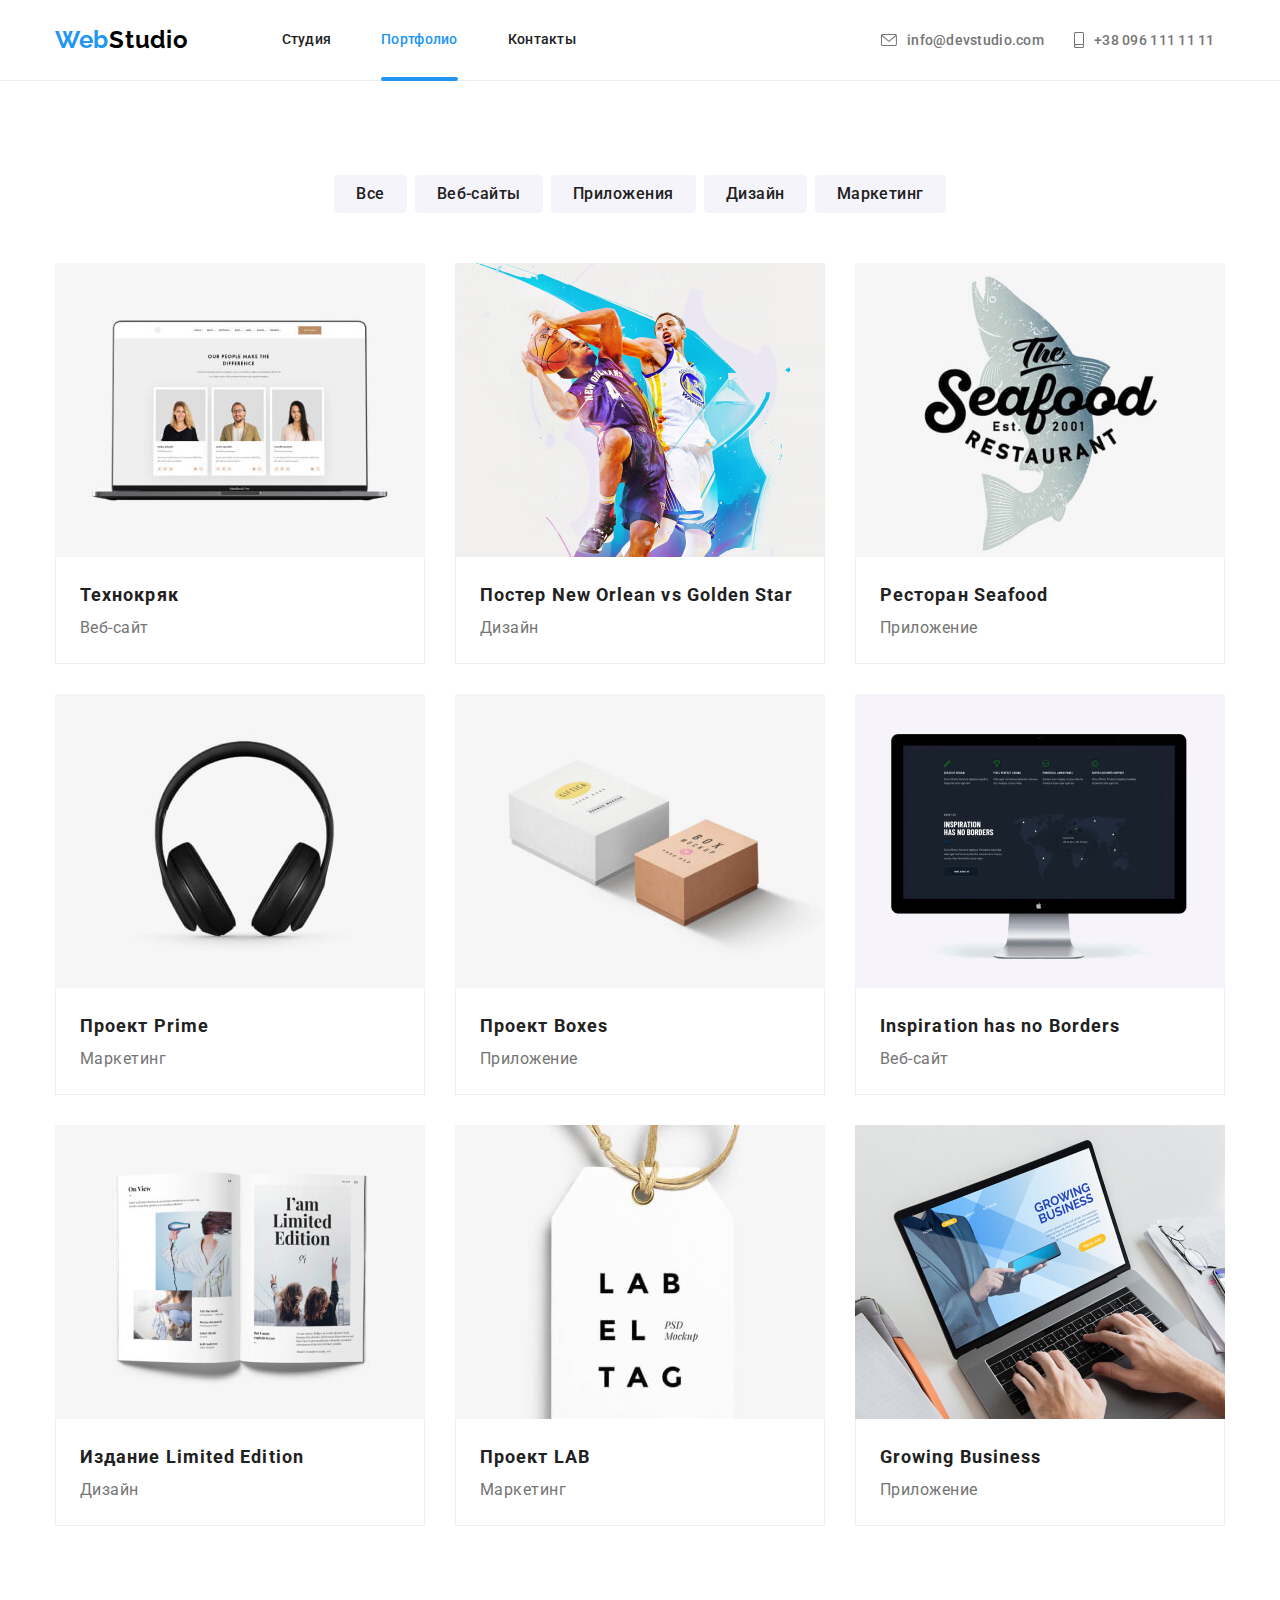
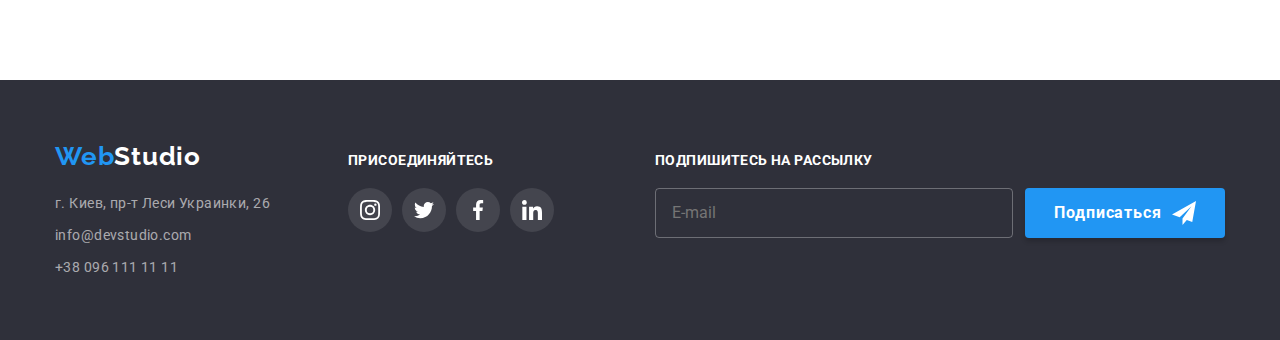
==== commit 2e114694: "Адаптивность секций" ====
--- a/portfolio.html
+++ b/portfolio.html
@@ -17,50 +17,51 @@
   </head>
   <body>
     <!-- HEADER -->
-    <!-- <header class="header header-portfolio">
-      <div class="container container-header">
-        <nav class="nav">
-          <a class="logo link animate__pulse" href="./index.html" lang="en"
-            ><span class="logo-first-word">Web</span>Studio</a
-          >
-          <ul class="nav-list list">
-            <li class="nav-list-item">
-              <a class="nav-list-link link" href="./index.html">Студия</a>
-            </li>
-            <li class="nav-list-item">
-              <div class="active">
-                <a class="nav-list-link link active" href="./portfolio.html"
-                  >Портфолио</a
-                >
-              </div>
-            </li>
-            <li class="nav-list-item">
-              <a class="nav-list-link link" href="">Контакты</a>
-            </li>
-          </ul>
-        </nav>
-        <address class="address-header">
-          <ul class="address-header-list list">
-            <li class="address-header-list-item">
-              <a class="address-link-mail link" href="mailto:info@devstudio.com"
-                ><svg class="letter-svg" width="16" height="12">
-                  <use href="./images/sprite.svg#letter"></use>
-                </svg>
-                info@devstudio.com</a
-              >
-            </li>
-            <li class="address-header-list-item">
-              <a class="address-link-tel link" href="tel:+380961111111"
-                ><svg class="phone-svg" width="10" height="16">
-                  <use href="./images/sprite.svg#phone"></use>
-                </svg>
-                +38 096 111 11 11</a
-              >
-            </li>
-          </ul>
-        </address>
+    <header class="header">
+      <div class="container header-container">
+        <div class="logo-menu-wrapper">
+          <a class="logo link animate__pulse" href="./index.html" lang="en"><span
+              class="logo-first-word">Web</span>Studio</a>
+          <button class="menu-btn" type="button" aria-expanded="false" aria-controls="menu-container" data-menu-button>
+            <svg class="menu-btn-svg" width="40px" height="40px" aria-label="mobile menu">
+              <use class="menu-btn-icon" href="./images/sprite.svg#menu"></use>
+              <use class="menu-btn-close-icon" href="./images/sprite.svg#cross"></use>
+            </svg>
+          </button>
+        </div>
+        <div class="nav-address-wrapper" id="menu-container" data-menu>
+          <nav class="nav">
+            <ul class="nav-list list">
+              <li class="nav-list-item">
+                <a class="nav-list-link link " href="./index.html">Студия</a>
+              </li>
+              <li class="nav-list-item">
+                <a class="nav-list-link active active_port link" href="./portfolio.html">Портфолио</a>
+              </li>
+              <li class="nav-list-item">
+                <a class="nav-list-link link" href="">Контакты</a>
+              </li>
+            </ul>
+          </nav>
+          <address class="address-header">
+            <ul class="address-header-list list">
+              <li class="address-header-list-item">
+                <a class="address-header-link link" href="mailto:info@devstudio.com"><svg class="letter-svg">
+                    <use href="./images/sprite.svg#letter"></use>
+                  </svg>
+                  info@devstudio.com</a>
+              </li>
+              <li class="address-header-list-item">
+                <a class="address-header-link link" href="tel:+380961111111"><svg class="phone-svg" width="10" height="16">
+                    <use href="./images/sprite.svg#phone"></use>
+                  </svg>
+                  +38 096 111 11 11</a>
+              </li>
+            </ul>
+          </address>
+        </div>
       </div>
-    </header> -->
+    </header>
     <main>
       <section class="portfolio-section">
         <div class="container">
@@ -365,5 +366,6 @@
         </form>
       </div>
     </footer>
+    <script src="./js/menu.js"></script>
   </body>
 </html>
--- a/css/portfolio.min.css
+++ b/css/portfolio.min.css
@@ -1,2 +1,2 @@
-.visually-hidden{position:absolute !important;clip:rect(1px 1px 1px 1px);clip:rect(1px, 1px, 1px, 1px);padding:0 !important;border:0 !important;height:1px !important;width:1px !important;overflow:hidden}*,*::before,*::after{margin:0;padding:0}body{font-family:"Roboto",sans-serif;font-style:normal}.list{list-style:none}.link{text-decoration:none}img{display:block;max-width:100%;height:auto}.container{margin-left:auto;margin-right:auto;padding-left:15px;padding-right:15px}@media screen and (min-width: 480px){.container{width:480px}}@media screen and (min-width: 768px){.container{width:768px}}@media screen and (min-width: 1200px){.container{width:1200px}}@media screen and (min-width: 1200px){.footer .container{display:flex;align-items:baseline;justify-content:space-between}}.logo{font-family:"Raleway",sans-serif;font-weight:700;font-size:26px;line-height:1.192;letter-spacing:0.03em;color:#000000;margin-right:94px;animation-duration:2000ms;animation-iteration-count:infinite}.logo-footer{font-family:"Raleway",sans-serif;font-weight:700;font-size:26px;line-height:1.192;letter-spacing:0.03em;color:#fff;display:inline-block;margin-bottom:20px}.logo-first-word{color:#2196f3}.social-list{display:flex;justify-content:center;padding-bottom:24px}.social-list-link{width:44px;height:44px;border-radius:50%;display:flex;align-items:center;justify-content:center;transition:background-color 250ms cubic-bezier(0.4, 0, 0.2, 1)}.social-list-link:hover{background-color:#2196f3}.social-list-item:not(:last-child){margin-right:10px}.social-list-svg{width:20px;height:20px;fill:#afb1b8;transition:fill 250ms cubic-bezier(0.4, 0, 0.2, 1)}.social-list-link:hover .social-list-svg{fill:#fff}.header{position:relative;border-bottom:1px solid #ececec}@media screen and (min-width: 768px){.header.container{justify-content:left}}@media screen and (max-width: 767px){.logo-menu-wrapper{justify-content:space-between}}@media screen and (min-width: 768px){.logo-menu-wrapper{margin-right:88px}}@media screen and (min-width: 1200px){.logo-menu-wrapper{margin-right:93px}}.menu-btn{display:inline-flex;margin:0;padding:0;border:none;background-color:transparent}@media screen and (min-width: 768px){.menu-btn{display:none}}.menu-btn-close-icon{display:none}.menu-btn:hover .menu-btn-close-icon,.menu-btn:focus .menu-btn-close-icon{fill:#2196f3}.menu-btn.is-open .menu-btn-close-icon{display:block}.menu-btn:hover .menu-btn-icon,.menu-btn:focus .menu-btn-icon{fill:#2196f3}.menu-btn.is-open .menu-btn-icon{display:none}@media screen and (max-width: 767px){.nav-address-wrapper{display:none;position:absolute;top:100%;left:0;z-index:99;width:100%;padding-top:60px;padding-bottom:60px;text-align:center;background-color:#fff}.nav-address-wrapper.is-open{display:block}}@media screen and (min-width: 768px){.nav-address-wrapper{display:flex;align-items:center}}@media screen and (max-width: 767px){.nav{padding-bottom:60px}}@media screen and (min-width: 768px){.nav{margin-right:84px}}@media screen and (min-width: 1200px){.nav{margin-right:295px}}@media screen and (min-width: 768px){.nav-list{display:flex}}.nav-list-link{display:block;color:#212121;font-weight:500;font-size:18px;line-height:1.166;letter-spacing:0.02em;transition:color 250ms cubic-bezier(0.4, 0, 0.2, 1)}@media screen and (min-width: 768px){.nav-list-link{padding-top:32px;padding-bottom:32px;font-weight:500;font-size:14px;line-height:1.14}}.nav-list-link:hover,.nav-list-link:focus{color:#2196f3}@media screen and (max-width: 767px){.nav-list-item:not(:last-child){margin-bottom:40px}}@media screen and (min-width: 768px){.nav-list-item:not(:last-child){margin-right:50px}}@media screen and (min-width: 1200px){.address-header-list{display:flex}}.address-header-list-item:not(:last-child){margin-bottom:16px}@media screen and (min-width: 768px){.address-header-list-item:not(:last-child){margin-bottom:12px}}@media screen and (min-width: 1200px){.address-header-list-item:not(:last-child){margin-right:30px;margin-bottom:0}}.address-link-mail,.address-link-tel{font-weight:500;font-size:18px;line-height:1.166;letter-spacing:0.02em;color:#757575;transition:color 250ms cubic-bezier(0.4, 0, 0.2, 1);display:flex;align-items:center;justify-content:center}@media screen and (min-width: 768px){.address-link-mail,.address-link-tel{justify-content:start;font-size:12px}}@media screen and (min-width: 1200px){.address-link-mail,.address-link-tel{font-size:14px;line-height:1.142}}.address-link-mail:hover,.address-link-mail:focus,.address-link-tel:hover,.address-link-tel:focus{color:#2196f3}.letter-svg,.phone-svg{margin-right:10px;fill:currentColor}.portfolio-section{padding-top:60px;padding-bottom:60px}@media screen and (min-width: 1200px){.portfolio-section{padding-top:94px;margin-bottom:94px}}.menu-portfolio{display:flex;flex-wrap:wrap;margin-bottom:40px}@media screen and (min-width: 768px){.menu-portfolio{flex-wrap:nowrap;justify-content:center;margin-bottom:30px}}@media screen and (min-width: 1200px){.menu-portfolio{margin-bottom:50px}}@media screen and (max-width: 767px){.menu-portfolio-item:nth-child(-n+3){margin-bottom:15px}}.menu-portfolio-item:not(:last-child){margin-right:8px}.menu-portfolio-btn{display:inline-block;padding:6px 22px;font-weight:500;font-size:16px;line-height:1.625;text-align:center;letter-spacing:0.03em;color:#212121;border-style:none;border-radius:4px;background-color:#f5f4fa;transition:all 250ms cubic-bezier(0.4, 0, 0.2, 1)}.menu-portfolio-btn:hover,.menu-portfolio-btn:focus{color:#fff;background-color:#2196f3;box-shadow:0px 3px 1px rgba(0,0,0,0.1),0px 1px 2px rgba(0,0,0,0.08),0px 2px 2px rgba(0,0,0,0.12);cursor:pointer}.portfolio-list{display:flex;flex-direction:column;margin:-15px}@media screen and (min-width: 768px){.portfolio-list{display:flex;flex-direction:row;flex-wrap:wrap}}.portfolio-item{margin:15px;transition:box-shadow 250ms cubic-bezier(0.4, 0, 0.2, 1)}@media screen and (min-width: 480px){.portfolio-item{width:450px}}@media screen and (min-width: 768px){.portfolio-item{width:354px}}@media screen and (min-width: 1200px){.portfolio-item{width:370px}}.portfolio-item:hover,.portfolio-item:focus{box-shadow:0px 1px 1px rgba(0,0,0,0.12),0px 4px 4px rgba(0,0,0,0.06),1px 4px 6px rgba(0,0,0,0.16)}.portfolio-link{display:inline-block}.portfolio-link .portfolio-img-wrapper{position:relative;overflow:hidden}.portfolio-link .portfolio-title{font-weight:700;font-size:18px;line-height:2;letter-spacing:0.06em;color:#212121}.portfolio-link .portfolio-category{font-weight:400;font-size:16px;line-height:1.875;letter-spacing:0.03em;color:#757575}@media screen and (min-width: 1200px){.portfolio-link:nth-child(3n){margin-right:0px}.portfolio-link:nth-child(n+7){margin-bottom:0px}}.potfolio-content{padding:20px 24px;border-bottom:1px solid #eeeeee;border-left:1px solid #eeeeee;border-right:1px solid #eeeeee}.portfolio-img-wrapper{position:relative;overflow:hidden}.portfolio-overlay{position:absolute;width:100%;height:100%;top:0;left:0;background:rgba(33,150,243,0.9);transform:translateY(100%);transition:all 250ms cubic-bezier(0.4, 0, 0.2, 1)}.portfolio-item:hover .portfolio-overlay{transform:translateY(0%)}.portfolio-description{font-weight:400;font-size:18px;line-height:1.556;letter-spacing:0.03em;color:#fff;padding:77px 24px}@media screen and (min-width: 768px){.portfolio-description{padding:49px 24px}}@media screen and (min-width: 1200px){.portfolio-description{padding:63px 24px}}.footer{background-color:#2f303a;padding-top:60px;padding-bottom:60px}@media screen and (max-width: 1199px){.footer{text-align:center}}@media screen and (min-width: 768px) and (max-width: 1199px){.footer-address-social-wrap{display:flex;justify-content:center;margin-bottom:60px}}@media screen and (min-width: 1200px){.footer-address-social-wrap{display:flex;align-items:baseline}}@media screen and (max-width: 767px){.footer-social-side{margin-bottom:60px}}@media screen and (min-width: 1200px){.footer-social-side{margin-right:93px}}.footer-social-side-title{font-weight:700;font-size:14px;line-height:1.142;letter-spacing:0.03em;text-transform:uppercase;color:#fff;padding-bottom:20px;padding-top:12px}.address-list-item:not(:last-child){margin-bottom:8px}.footer-social-side .social-list{padding-bottom:0px}.footer-social-side .social-list-svg{fill:#fff}.footer-social-side .social-list-link:hover{background:#2196f3}.social-list-link{background:rgba(255,255,255,0.1);padding-bottom:0}@media screen and (max-width: 767px){.address-container{margin-bottom:60px}}@media screen and (min-width: 768px){.address-container{margin-right:165px}}@media screen and (min-width: 1200px){.address-container{margin-right:78px;text-align:left}}.address-link-maps-foot,.address-link-mail-foot,.address-link-tel-foot{font-style:normal;font-weight:400;font-size:14px;line-height:1.714;letter-spacing:0.03em;color:rgba(255,255,255,0.6)}.form-subscribe-title{font-weight:700;font-size:14px;line-height:1.142;letter-spacing:0.03em;text-transform:uppercase;color:#fff;padding-bottom:20px}@media screen and (min-width: 1200px){.form-subscribe-wrapper{display:flex}}.form-subscribe-input{padding:15px 16px;width:80%;height:50px;margin-bottom:20px;border:1px solid rgba(255,255,255,0.3);border-radius:4px;background-color:transparent;color:#fff;outline:none}@media screen and (min-width: 480px){.form-subscribe-input{width:450px}}@media screen and (min-width: 1200px){.form-subscribe-input{width:358px;margin-right:12px;margin-bottom:0px}}.form-subscribe-input ::placeholder{font-weight:400;font-size:16px;line-height:1.25;letter-spacing:0.03em;color:rgba(255,255,255,0.6)}.form-subscribe-input :focus{outline:none}.form-subscribe-btn{display:flex;justify-content:center;align-items:center;width:200px;height:50px;padding:10px 28px;font-weight:bold;font-size:16px;line-height:1.87;letter-spacing:0.06em;color:#fff;background-color:#2196f3;box-shadow:0px 4px 4px rgba(0,0,0,0.15);border-radius:4px;border-style:none}@media screen and (max-width: 1200px){.form-subscribe-btn{margin-left:auto;margin-right:auto}}.form-subscribe-btn svg{margin-left:10px;fill:#fff}
+.visually-hidden{position:absolute !important;clip:rect(1px 1px 1px 1px);clip:rect(1px, 1px, 1px, 1px);padding:0 !important;border:0 !important;height:1px !important;width:1px !important;overflow:hidden}*,*::before,*::after{margin:0;padding:0}body{font-family:"Roboto",sans-serif;font-style:normal}.list{list-style:none}.link{text-decoration:none}img{display:block}.container{margin-left:auto;margin-right:auto;padding-left:15px;padding-right:15px}@media screen and (min-width: 480px){.container{width:480px}}@media screen and (min-width: 768px){.container{width:768px}}@media screen and (min-width: 1200px){.container{width:1200px}}@media screen and (min-width: 1200px){.footer .container{display:flex;align-items:baseline;justify-content:space-between}}.logo{font-family:"Raleway",sans-serif;font-weight:700;font-size:24px;line-height:1.166;letter-spacing:0.03em;color:#000000;animation-duration:2000ms;animation-iteration-count:infinite;padding-top:16px;padding-bottom:16px}@media screen and (max-width: 767px){.logo{margin-right:280px}}.logo-footer{font-family:"Raleway",sans-serif;font-weight:700;font-size:26px;line-height:1.192;letter-spacing:0.03em;color:#fff;display:inline-block;margin-bottom:20px}.logo-first-word{color:#2196f3}.social-list{display:flex;justify-content:center;padding-bottom:24px}.social-list-link{width:44px;height:44px;border-radius:50%;display:flex;align-items:center;justify-content:center;transition:background-color 250ms cubic-bezier(0.4, 0, 0.2, 1)}.social-list-link:hover{background-color:#2196f3}.social-list-item:not(:last-child){margin-right:10px}.social-list-svg{width:20px;height:20px;fill:#afb1b8;transition:fill 250ms cubic-bezier(0.4, 0, 0.2, 1)}.social-list-link:hover .social-list-svg{fill:#fff}.header{border-bottom:1px solid #ececec}.header-container{display:flex;align-items:center;position:relative}@media screen and (min-width: 768px){.header-container{display:flex;align-items:center;justify-content:left}}@media screen and (max-width: 767px){.logo-menu-wrapper{display:flex;align-items:center;justify-content:space-between}}@media screen and (min-width: 768px){.logo-menu-wrapper{margin-right:88px}}@media screen and (min-width: 1200px){.logo-menu-wrapper{margin-right:93px}}.menu-btn{display:inline-block;margin:0;padding:0;border:none;background-color:transparent;outline:none}@media screen and (min-width: 768px){.menu-btn{display:none}}.menu-btn-close-icon{display:none}.menu-btn:hover .menu-btn-close-icon,.menu-btn:focus .menu-btn-close-icon{fill:#2196f3}.menu-btn.is-open .menu-btn-close-icon{display:block}.menu-btn:hover .menu-btn-icon,.menu-btn:focus .menu-btn-icon{fill:#2196f3}.menu-btn.is-open .menu-btn-icon{display:none}@media screen and (max-width: 767px){.nav-address-wrapper{display:none;position:absolute;top:100%;left:0;z-index:99;width:100%;padding-top:60px;padding-bottom:60px;text-align:center;background-color:#fff}.nav-address-wrapper.is-open{display:block}}@media screen and (min-width: 768px){.nav-address-wrapper{display:flex;align-items:center}}@media screen and (max-width: 767px){.nav{padding-bottom:60px}}@media screen and (min-width: 768px){.nav{margin-right:84px}}@media screen and (min-width: 1200px){.nav{margin-right:305px}}@media screen and (min-width: 768px){.nav-list{display:flex}}.nav-list-link{display:block;color:#212121;font-weight:500;font-size:18px;line-height:1.166;letter-spacing:0.02em;transition:color 250ms cubic-bezier(0.4, 0, 0.2, 1)}@media screen and (min-width: 768px){.nav-list-link{padding-top:32px;padding-bottom:32px;font-weight:500;font-size:14px;line-height:1.14}}.nav-list-link:hover,.nav-list-link:focus{color:#2196f3}@media screen and (max-width: 767px){.nav-list-item:not(:last-child){margin-bottom:40px}}@media screen and (min-width: 768px){.nav-list-item:not(:last-child){margin-right:50px}}@media screen and (min-width: 768px){.address-header-list{display:flex;flex-wrap:wrap}}.address-header-list-item:not(:last-child){margin-bottom:16px}@media screen and (min-width: 768px){.address-header-list-item:not(:last-child){margin-bottom:12px}}@media screen and (min-width: 1200px){.address-header-list-item:not(:last-child){margin-right:30px;margin-bottom:0}}.address-header-link{font-style:normal;font-weight:500;font-size:18px;line-height:1.166;letter-spacing:0.02em;color:#757575;transition:color 250ms cubic-bezier(0.4, 0, 0.2, 1);display:flex;align-items:center;justify-content:center}@media screen and (min-width: 768px){.address-header-link{display:flex;align-items:center;font-size:12px}}@media screen and (min-width: 1200px){.address-header-link{font-size:14px;line-height:1.142}}.address-header-link:hover,.address-header-link:focus{color:#2196f3}.letter-svg{margin-right:10px;fill:currentColor;width:16px;height:12px}@media screen and (min-width: 768px) and (max-width: 1199px){.letter-svg{margin-right:8px;width:14px;height:10px}}.phone-svg{margin-right:10px;fill:currentColor}@media screen and (min-width: 768px) and (max-width: 1199px){.phone-svg{margin-right:8px}}.active{position:relative;color:#2196f3}@media screen and (max-width: 767px){.active{padding-bottom:12px}}.active::after{position:absolute;content:'';left:50%;bottom:0;display:inline-block;width:61px;height:4px;background-color:#2196f3;border-radius:2px}@media screen and (max-width: 767px){.active::after{transform:translateX(-50%)}}@media screen and (min-width: 768px){.active::after{width:100%;left:0;bottom:-1px}}@media screen and (max-width: 767px){.active_port.active::after{width:99px}}.portfolio-section{padding-top:60px;padding-bottom:60px}@media screen and (min-width: 1200px){.portfolio-section{padding-top:94px;margin-bottom:94px}}.menu-portfolio{display:flex;flex-wrap:wrap;margin-bottom:40px}@media screen and (min-width: 768px){.menu-portfolio{flex-wrap:nowrap;justify-content:center;margin-bottom:30px}}@media screen and (min-width: 1200px){.menu-portfolio{margin-bottom:50px}}@media screen and (max-width: 767px){.menu-portfolio-item:nth-child(-n+3){margin-bottom:15px}}.menu-portfolio-item:not(:last-child){margin-right:8px}.menu-portfolio-btn{display:inline-block;padding:6px 22px;font-weight:500;font-size:16px;line-height:1.625;text-align:center;letter-spacing:0.03em;color:#212121;border-style:none;border-radius:4px;background-color:#f5f4fa;transition:all 250ms cubic-bezier(0.4, 0, 0.2, 1)}.menu-portfolio-btn:hover,.menu-portfolio-btn:focus{color:#fff;background-color:#2196f3;box-shadow:0px 3px 1px rgba(0,0,0,0.1),0px 1px 2px rgba(0,0,0,0.08),0px 2px 2px rgba(0,0,0,0.12);cursor:pointer}.portfolio-list{display:flex;flex-direction:column;margin:-15px}@media screen and (min-width: 768px){.portfolio-list{display:flex;flex-direction:row;flex-wrap:wrap}}.portfolio-item{margin:15px;transition:box-shadow 250ms cubic-bezier(0.4, 0, 0.2, 1)}@media screen and (min-width: 480px){.portfolio-item{width:450px}}@media screen and (min-width: 768px){.portfolio-item{width:354px}}@media screen and (min-width: 1200px){.portfolio-item{width:370px}}.portfolio-item:hover,.portfolio-item:focus{box-shadow:0px 1px 1px rgba(0,0,0,0.12),0px 4px 4px rgba(0,0,0,0.06),1px 4px 6px rgba(0,0,0,0.16)}.portfolio-link{display:inline-block}.portfolio-link .portfolio-img-wrapper{position:relative;overflow:hidden}.portfolio-link .portfolio-title{font-weight:700;font-size:18px;line-height:2;letter-spacing:0.06em;color:#212121}.portfolio-link .portfolio-category{font-weight:400;font-size:16px;line-height:1.875;letter-spacing:0.03em;color:#757575}@media screen and (min-width: 1200px){.portfolio-link:nth-child(3n){margin-right:0px}.portfolio-link:nth-child(n+7){margin-bottom:0px}}.potfolio-content{padding:20px 24px;border-bottom:1px solid #eeeeee;border-left:1px solid #eeeeee;border-right:1px solid #eeeeee}.portfolio-img-wrapper{position:relative;overflow:hidden}.portfolio-overlay{position:absolute;width:100%;height:100%;top:0;left:0;background:rgba(33,150,243,0.9);transform:translateY(100%);transition:all 250ms cubic-bezier(0.4, 0, 0.2, 1)}.portfolio-item:hover .portfolio-overlay{transform:translateY(0%)}.portfolio-description{font-weight:400;font-size:18px;line-height:1.556;letter-spacing:0.03em;color:#fff;padding:77px 24px}@media screen and (min-width: 768px){.portfolio-description{padding:49px 24px}}@media screen and (min-width: 1200px){.portfolio-description{padding:63px 24px}}.footer{background-color:#2f303a;padding-top:60px;padding-bottom:60px}@media screen and (max-width: 1199px){.footer{text-align:center}}@media screen and (min-width: 768px) and (max-width: 1199px){.footer-address-social-wrap{display:flex;justify-content:center;margin-bottom:60px}}@media screen and (min-width: 1200px){.footer-address-social-wrap{display:flex;align-items:baseline}}@media screen and (max-width: 767px){.footer-social-side{margin-bottom:60px}}@media screen and (min-width: 1200px){.footer-social-side{margin-right:93px}}.footer-social-side-title{font-weight:700;font-size:14px;line-height:1.142;letter-spacing:0.03em;text-transform:uppercase;color:#fff;padding-bottom:20px;padding-top:12px}.address-list-item:not(:last-child){margin-bottom:8px}.footer-social-side .social-list{padding-bottom:0px}.footer-social-side .social-list-svg{fill:#fff}.footer-social-side .social-list-link:hover{background:#2196f3}.social-list-link{background:rgba(255,255,255,0.1);padding-bottom:0}@media screen and (max-width: 767px){.address-container{margin-bottom:60px}}@media screen and (min-width: 768px){.address-container{margin-right:165px}}@media screen and (min-width: 1200px){.address-container{margin-right:78px;text-align:left}}.address-link-maps-foot,.address-link-mail-foot,.address-link-tel-foot{font-style:normal;font-weight:400;font-size:14px;line-height:1.714;letter-spacing:0.03em;color:rgba(255,255,255,0.6)}.form-subscribe-title{font-weight:700;font-size:14px;line-height:1.142;letter-spacing:0.03em;text-transform:uppercase;color:#fff;padding-bottom:20px}@media screen and (min-width: 1200px){.form-subscribe-wrapper{display:flex}}.form-subscribe-input{padding:15px 16px;width:80%;height:50px;margin-bottom:20px;border:1px solid rgba(255,255,255,0.3);border-radius:4px;background-color:transparent;color:#fff;outline:none}@media screen and (min-width: 480px){.form-subscribe-input{width:450px}}@media screen and (min-width: 1200px){.form-subscribe-input{width:358px;margin-right:12px;margin-bottom:0px}}.form-subscribe-input ::placeholder{font-weight:400;font-size:16px;line-height:1.25;letter-spacing:0.03em;color:rgba(255,255,255,0.6)}.form-subscribe-input :focus{outline:none}.form-subscribe-btn{display:flex;justify-content:center;align-items:center;width:200px;height:50px;padding:10px 28px;font-weight:bold;font-size:16px;line-height:1.87;letter-spacing:0.06em;color:#fff;background-color:#2196f3;box-shadow:0px 4px 4px rgba(0,0,0,0.15);border-radius:4px;border-style:none}@media screen and (max-width: 1200px){.form-subscribe-btn{margin-left:auto;margin-right:auto}}.form-subscribe-btn svg{margin-left:10px;fill:#fff}
 /*# sourceMappingURL=portfolio.min.css.map */